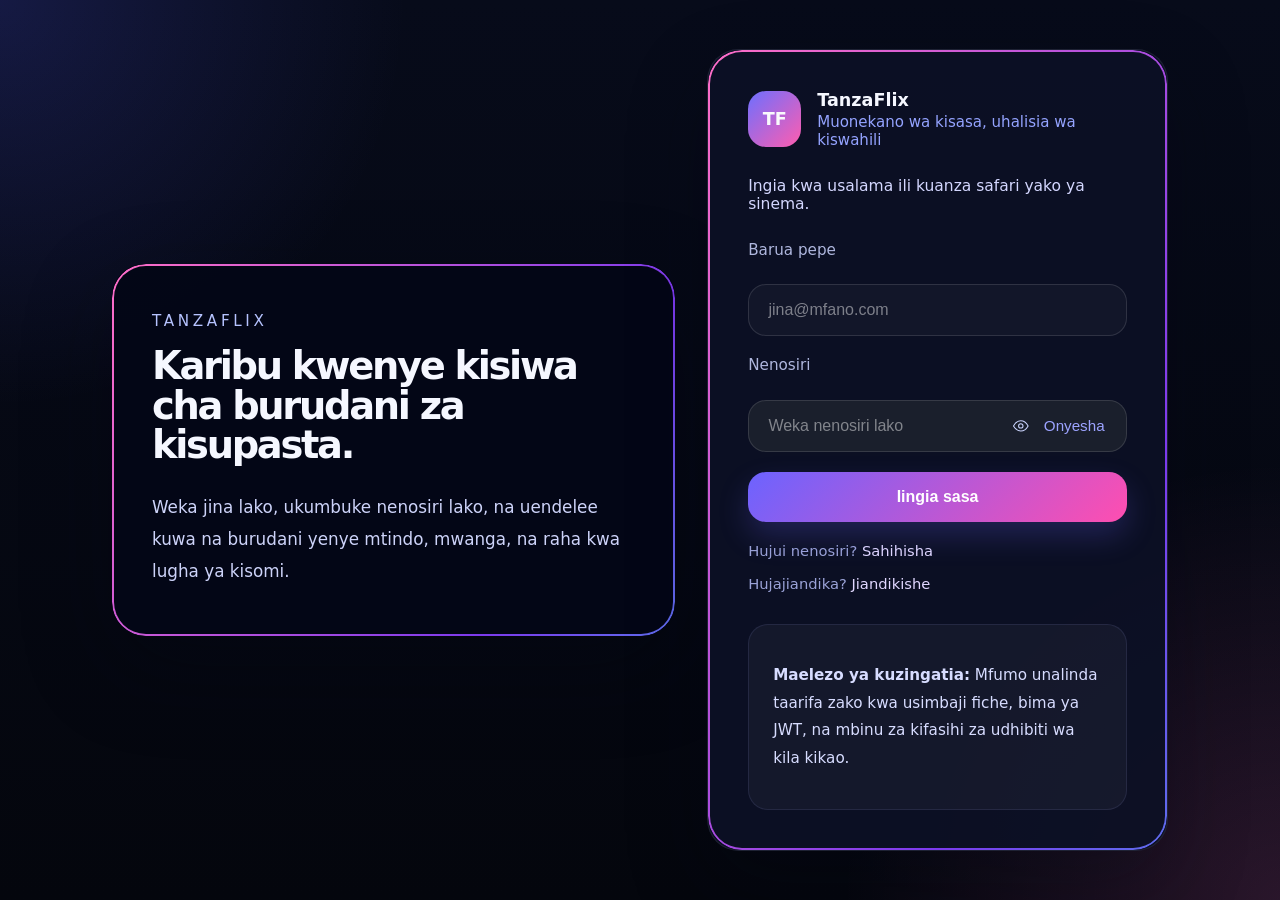
==== index.html @ 29327f51 "Initial Commit" ====
<!DOCTYPE html>
<html lang="sw">
<head>
  <meta charset="UTF-8" />
  <meta name="viewport" content="width=device-width, initial-scale=1.0" />
  <title>TanzaFlix | Ingia</title>
  <link rel="stylesheet" href="css/styles.css" />
</head>
<body>
  <div class="page-shell">
    <div class="hero-panel">
      <div class="hero-text">
        <p class="eyebrow">TanzaFlix</p>
        <h1>Karibu kwenye kisiwa cha burudani za kisupasta.</h1>
        <p class="hero-copy">
          Weka jina lako, ukumbuke nenosiri lako, na uendelee kuwa na burudani yenye mtindo, mwanga,
          na raha kwa lugha ya kisomi.
        </p>
      </div>
      <div class="login-card">
        <div class="brand-box">
          <span class="brand-mark">TF</span>
          <div>
            <p class="brand-name">TanzaFlix</p>
            <p class="brand-tag">Muonekano wa kisasa, uhalisia wa kiswahili</p>
          </div>
        </div>

        <form id="loginForm" class="login-form" novalidate>
          <p class="form-intro">Ingia kwa usalama ili kuanza safari yako ya sinema.</p>

          <label class="field-label" for="email">Barua pepe</label>
          <input id="email" name="email" type="email" placeholder="jina@mfano.com" required />

          <label class="field-label" for="password">Nenosiri</label>
          <div class="password-group">
            <input id="password" name="password" type="password" placeholder="Weka nenosiri lako" required />
            <button type="button" class="visibility-toggle" aria-label="Onyesha nenosiri" aria-pressed="false">
              <span class="vis-icon">
                <span class="icon-open" aria-hidden="true">
                  <svg viewBox="0 0 24 24" fill="none" xmlns="http://www.w3.org/2000/svg"><path d="M2 12s4-7 10-7 10 7 10 7-4 7-10 7-10-7-10-7z" stroke="currentColor" stroke-width="1.4" stroke-linecap="round" stroke-linejoin="round"/><circle cx="12" cy="12" r="3" stroke="currentColor" stroke-width="1.4" stroke-linecap="round" stroke-linejoin="round"/></svg>
                </span>
                <span class="icon-closed" aria-hidden="true">
                  <svg viewBox="0 0 24 24" fill="none" xmlns="http://www.w3.org/2000/svg"><path d="M17.94 17.94A10.94 10.94 0 0 1 12 19c-6 0-10-7-10-7 .86-1.6 2.08-3.17 3.62-4.5M3 3l18 18" stroke="currentColor" stroke-width="1.4" stroke-linecap="round" stroke-linejoin="round"/><path d="M9.88 9.88A3 3 0 0 0 14.12 14.12" stroke="currentColor" stroke-width="1.4" stroke-linecap="round" stroke-linejoin="round"/></svg>
                </span>
              </span>
              <span class="vis-label">Onyesha</span>
            </button>
          </div>

          <button type="submit" class="submit-btn">Iingia sasa</button>

          <div class="form-meta">
            <span>Hujui nenosiri? <a href="#">Sahihisha</a></span>
            <span>Hujajiandika? <a href="register.html">Jiandikishe</a></span>
          </div>
        </form>

        <div class="login-notes">
          <p><strong>Maelezo ya kuzingatia:</strong> Mfumo unalinda taarifa zako kwa usimbaji fiche, bima ya JWT, na mbinu za kifasihi za udhibiti wa kila kikao.</p>
        </div>
      </div>
    </div>
  </div>

  <script src="js/scripts.js"></script>
</body>
</html>
---- css/styles.css ----
:root {
  color-scheme: dark;
  font-family: "Inter", system-ui, sans-serif;
  background: #050814;
  color: #f5f7ff;
  font-synthesis: none;
}

* {
  box-sizing: border-box;
}

body,
html {
  min-height: 100%;
  margin: 0;
  padding: 0;
}

body {
  background: radial-gradient(circle at top left, rgba(87, 93, 255, 0.18), transparent 26%),
    radial-gradient(circle at bottom right, rgba(255, 112, 212, 0.15), transparent 28%),
    linear-gradient(180deg, #070b1a 0%, #04060d 100%);
  display: grid;
  place-items: center;
  min-height: 100vh;
}

.page-shell {
  width: min(1120px, 92vw);
  padding: 2rem;
}

.hero-panel {
  display: grid;
  grid-template-columns: 1.1fr 0.9fr;
  gap: 2rem;
  align-items: center;
}

.hero-panel.register-panel {
  position: relative;
  overflow: visible;
}

.cinema-anim {
  position: absolute;
  inset: 0;
  z-index: 0;
  pointer-events: none;
}

.film-strip {
  position: absolute;
  display: inline-flex;
  gap: 1rem;
  align-items: center;
  white-space: nowrap;
  padding: 0.6rem 0;
}

.film-strip span {
  display: inline-flex;
  align-items: center;
  justify-content: center;
  min-width: 14rem;
  padding: 1rem 1.35rem;
  border-radius: 22px;
  background: linear-gradient(135deg, #7c3aed, #14b8a6, #f97316, #ec4899);
  background-size: 300% 300%;
  animation: rainbowGlow 8s ease infinite;
  border: 1px solid rgba(255, 255, 255, 0.16);
  color: #eff2ff;
  font-size: 0.95rem;
  text-transform: uppercase;
  letter-spacing: 0.08em;
  box-shadow: 0 18px 42px rgba(0, 0, 0, 0.24);
  text-shadow: 0 0 12px rgba(255, 255, 255, 0.25);
}

@keyframes rainbowGlow {
  0% {
    background-position: 0% 50%;
  }
  50% {
    background-position: 100% 50%;
  }
  100% {
    background-position: 0% 50%;
  }
}

.film-strip-1 {
  top: 12%;
  left: -100%;
  animation: slideRight 22s linear infinite;
}

.film-strip-2 {
  top: 45%;
  left: 100%;
  animation: slideLeft 26s linear infinite;
}

.film-strip-3 {
  top: 78%;
  left: -100%;
  animation: slideRight 20s linear infinite;
}

@keyframes slideRight {
  from {
    transform: translateX(0);
  }
  to {
    transform: translateX(220%);
  }
}

@keyframes slideLeft {
  from {
    transform: translateX(0);
  }
  to {
    transform: translateX(-220%);
  }
}

.hero-text,
.login-card {
  position: relative;
  z-index: 1;
  overflow: hidden;
}

.hero-text::before,
.login-card::before {
  content: '';
  position: absolute;
  inset: 0;
  border-radius: 34px;
  padding: 2px;
  background: linear-gradient(120deg, #ff6ec7, #7c3aed, #22d3ee, #f59e0b, #ec4899);
  background-size: 300% 300%;
  animation: borderShift 6s linear infinite;
  -webkit-mask: linear-gradient(#fff 0 0) content-box, linear-gradient(#fff 0 0);
  -webkit-mask-composite: xor;
  mask: linear-gradient(#fff 0 0) content-box, linear-gradient(#fff 0 0);
  mask-composite: exclude;
  pointer-events: none;
  z-index: -1;
}

.hero-text {
  padding: 3rem 2.5rem;
  border-radius: 32px;
  background: rgba(4, 7, 22, 0.96);
  box-shadow: 0 30px 90px rgba(1, 7, 20, 0.28);
}

.login-card {
  padding: 2.5rem;
  border-radius: 32px;
  background: rgba(10, 15, 35, 0.94);
  box-shadow: 0 32px 90px rgba(1, 7, 20, 0.32);
}

.hero-text .eyebrow,
.login-card .eyebrow {
  margin: 0 0 1rem;
  font-size: 0.95rem;
  letter-spacing: 0.24em;
  text-transform: uppercase;
  color: #b6c3ff;
}

@keyframes borderShift {
  0% {
    background-position: 0% 50%;
  }
  50% {
    background-position: 100% 50%;
  }
  100% {
    background-position: 0% 50%;
  }
}

h1 {
  margin: 0;
  font-size: clamp(2.4rem, 3vw, 4rem);
  line-height: 1.02;
  letter-spacing: -0.06em;
}

#moviesTitle {
  text-transform: uppercase;
  letter-spacing: 0.02em;
  font-weight: 800;
  color: #ffffff;
  max-width: 13ch;
}

.hero-copy {
  margin: 1.75rem 0 0;
  max-width: 45rem;
  line-height: 1.9;
  color: #cdd3f9;
  font-size: 1.05rem;
}

.login-card {
  padding: 2.5rem;
  border-radius: 32px;
  background: rgba(12, 17, 37, 0.92);
  box-shadow: 0 32px 80px rgba(1, 7, 20, 0.28);
  border: 1px solid rgba(255, 255, 255, 0.08);
}

.brand-box {
  display: flex;
  align-items: center;
  gap: 1rem;
  margin-bottom: 1.75rem;
}

.brand-mark {
  width: 3.5rem;
  height: 3.5rem;
  display: grid;
  place-items: center;
  color: #f9fafc;
  background: linear-gradient(135deg, #6d6fff, #ff5daf);
  border-radius: 18px;
  font-weight: 800;
  font-size: 1.1rem;
}

.brand-name {
  margin: 0;
  font-size: 1.1rem;
  font-weight: 700;
}

.brand-tag {
  margin: 0.2rem 0 0;
  color: #94a3ff;
  font-size: 0.94rem;
}

.login-form {
  display: grid;
  gap: 1.25rem;
}

.form-intro {
  margin: 0 0 0.5rem;
  color: #d4d7ff;
  font-size: 0.97rem;
}

.field-label {
  display: block;
  margin-bottom: 0.35rem;
  font-size: 0.95rem;
  color: #afb7de;
}

input,
select {
  width: 100%;
  border: 1px solid rgba(255, 255, 255, 0.12);
  border-radius: 18px;
  padding: 1rem 1.2rem;
  background: rgba(255, 255, 255, 0.03);
  color: #eef2ff;
  font-size: 1rem;
  outline: none;
}

input:focus,
select:focus {
  border-color: rgba(109, 99, 255, 0.65);
  box-shadow: 0 0 0 4px rgba(109, 99, 255, 0.12),
    0 0 24px rgba(148, 163, 255, 0.22);
}

input::placeholder {
  color: rgba(255, 255, 255, 0.45);
}

/* Enhanced select styling: visible, attractive and with arrow */
select {
  -webkit-appearance: none;
  appearance: none;
  background-repeat: no-repeat;
  background-position: right 1rem center;
  padding-right: 2.6rem;
  z-index: 3;
  color: #eef2ff;
  background-color: transparent;
  border-radius: 14px;
  border: 1px solid rgba(255,255,255,0.06);
  background-image: url("data:image/svg+xml;utf8,<svg xmlns='http://www.w3.org/2000/svg' width='14' height='10' viewBox='0 0 14 10'><polyline points='1,1 7,7 13,1' stroke='%23ffffff' stroke-width='2' fill='none' stroke-linecap='round' stroke-linejoin='round'/></svg>");
}

select:focus {
  box-shadow: 0 0 0 6px rgba(109,99,255,0.10), 0 0 28px rgba(109,99,255,0.18);
  border-color: rgba(109,99,255,0.8);
  outline: none;
}

/* Make sure dropdown options are not clipped by parent */
select, select option {
  position: relative;
}

input:focus,
button:focus {
  outline: 2px solid rgba(109, 111, 255, 0.26);
  outline-offset: 2px;
}

.password-group {
  position: relative;
}

.visibility-toggle {
  position: absolute;
  right: 0.8rem;
  top: 50%;
  transform: translateY(-50%);
  border: none;
  background: transparent;
  color: #9ca3ff;
  font-size: 0.95rem;
  cursor: pointer;
  padding: 0.4rem 0.6rem;
}

.visibility-toggle .vis-icon {
  width: 1.1rem;
  height: 1.1rem;
  display: inline-block;
  vertical-align: middle;
  margin-right: 0.5rem;
  color: #cbd5ff;
}

.visibility-toggle svg { width: 1.1rem; height: 1.1rem; display: block; }

.visibility-toggle .vis-label { font-size: 0.95rem; color: #9ca3ff; }

.visibility-toggle[aria-pressed="true"] .vis-label { color: #7c5cff; }
.visibility-toggle:focus { outline: none; }

/* Icon swap animation: keep both SVGs in DOM and fade/scale between them */
.vis-icon { display: inline-flex; align-items: center; justify-content: center; }
.vis-icon .icon-open,
.vis-icon .icon-closed {
  display: inline-flex;
  align-items: center;
  justify-content: center;
  transition: opacity 180ms ease, transform 180ms ease;
}
.vis-icon .icon-closed { opacity: 0; transform: scale(0.88); }
.visibility-toggle.active .vis-icon .icon-open { opacity: 0; transform: scale(0.88); }
.visibility-toggle.active .vis-icon .icon-closed { opacity: 1; transform: scale(1); }

/* Small hover/press animation and pulse for affordance */
.visibility-toggle {
  display: inline-flex;
  align-items: center;
  gap: 0.4rem;
  padding: 0.32rem 0.6rem;
  border-radius: 12px;
  transition: transform 150ms ease, box-shadow 150ms ease, background-color 150ms ease;
}
.visibility-toggle:hover {
  transform: translateY(-2px) scale(1.02);
  box-shadow: 0 8px 20px rgba(109,99,255,0.12);
}
.visibility-toggle:active {
  transform: translateY(0) scale(0.99);
}

@keyframes visPulse {
  0% { box-shadow: 0 0 0 0 rgba(124,58,237,0.18); }
  70% { box-shadow: 0 0 0 8px rgba(124,58,237,0); }
  100% { box-shadow: 0 0 0 0 rgba(124,58,237,0); }
}
.visibility-toggle.pulse {
  animation: visPulse 900ms ease-out;
}

/* Ensure icon colors and smooth transitions */
.visibility-toggle .vis-icon svg { color: #cbd5ff; transition: color 150ms ease; }
.visibility-toggle.active .vis-icon svg { color: #7c5cff; }

.password-guidance {
  margin: 0 0 0.5rem;
  color: #bac4ff;
  font-size: 0.92rem;
  line-height: 1.6;
}

.submit-btn {
  width: 100%;
  border: none;
  border-radius: 18px;
  padding: 1rem 1.1rem;
  background: linear-gradient(135deg, #6c63ff, #ff4eb0);
  color: #fff;
  font-weight: 700;
  font-size: 1rem;
  cursor: pointer;
  transition: transform 180ms ease, box-shadow 180ms ease;
  box-shadow: 0 14px 30px rgba(108, 99, 255, 0.22);
  position: relative;
}

.submit-btn:hover {
  transform: translateY(-1px);
  box-shadow: 0 20px 44px rgba(108, 99, 255, 0.32),
    0 0 26px rgba(255, 78, 176, 0.24);
  filter: brightness(1.05);
}

.submit-btn:focus {
  box-shadow: 0 20px 44px rgba(108, 99, 255, 0.32),
    0 0 28px rgba(255, 78, 176, 0.3);
}

.submit-btn::before {
  content: '';
  position: absolute;
  inset: 0;
  border-radius: 18px;
  background: linear-gradient(135deg, rgba(255, 78, 176, 0.35), rgba(108, 99, 255, 0.35), rgba(250, 204, 21, 0.3));
  opacity: 0;
  transition: opacity 180ms ease;
}

.submit-btn:hover::before {
  opacity: 1;
}

.form-meta {
  display: flex;
  justify-content: space-between;
  gap: 1rem;
  flex-wrap: wrap;
  font-size: 0.92rem;
  color: #9aa2d7;
}

.form-meta a {
  color: #e0d7ff;
  text-decoration: none;
}

.form-meta a:hover {
  text-decoration: underline;
}

.nested-field {
  display: grid;
  gap: 0.6rem;
}

.hidden {
  display: none !important;
}

.optional-badge {
  color: #94a3ff;
  font-size: 0.86rem;
  margin-left: 0.4rem;
}

.photo-preview {
  width: 100%;
  min-height: 10rem;
  border-radius: 18px;
  overflow: hidden;
  border: 1px solid rgba(255, 255, 255, 0.12);
  background: rgba(255, 255, 255, 0.04);
  display: grid;
  place-items: center;
}

.photo-preview img {
  width: 100%;
  max-height: 14rem;
  object-fit: cover;
}

.login-notes {
  margin-top: 2rem;
  padding: 1.4rem 1.5rem;
  border-radius: 20px;
  background: rgba(255, 255, 255, 0.04);
  border: 1px solid rgba(159, 168, 255, 0.11);
  color: #d7dcff;
  font-size: 0.95rem;
  line-height: 1.8;
}

@media (max-width: 900px) {
  .hero-panel {
    grid-template-columns: 1fr;
  }

  .hero-text,
  .login-card {
    padding: 2rem;
  }
}

@media (max-width: 620px) {
  .hero-panel {
    gap: 1.2rem;
  }

  .hero-text,
  .login-card {
    border-radius: 24px;
  }

  .brand-box {
    flex-direction: column;
    align-items: flex-start;
  }
}

.dashboard-shell {
  padding: 3rem 1.5rem;
}

.dash-header {
  display: flex;
  justify-content: space-between;
  align-items: flex-start;
  gap: 2rem;
  padding: 3rem;
  margin-bottom: 2rem;
  border-radius: 32px;
  background: rgba(255, 255, 255, 0.04);
  border: 1px solid rgba(255, 255, 255, 0.08);
  backdrop-filter: blur(18px);
}

.dashboard-title {
  font-size: clamp(2.2rem, 3vw, 3.6rem);
  margin: 0.3rem 0 0.8rem;
}

.dash-nav {
  display: flex;
  flex-wrap: wrap;
  gap: 1rem;
  align-items: center;
}

.dash-nav a {
  color: #fff;
  text-decoration: none;
  padding: 0.95rem 1.35rem;
  border-radius: 18px;
  background: linear-gradient(135deg, rgba(59, 130, 246, 0.24), rgba(168, 85, 247, 0.20), rgba(16, 185, 129, 0.18));
  border: 1px solid rgba(255, 255, 255, 0.18);
  font-weight: 700;
  box-shadow: 0 14px 30px rgba(56, 189, 248, 0.2);
  position: relative;
  overflow: hidden;
  transition: transform 220ms ease, box-shadow 220ms ease, background-position 220ms ease, color 220ms ease;
  background-size: 240% 240%;
}

.dash-nav a::before {
  content: '';
  position: absolute;
  inset: 0;
  background: linear-gradient(90deg, rgba(236, 72, 153, 0.22), rgba(59, 130, 246, 0.22), rgba(16, 185, 129, 0.22));
  opacity: 0.52;
  pointer-events: none;
  filter: blur(10px);
  transform: scale(1.08);
}

.dash-nav a:hover,
.dash-nav a:focus-visible {
  transform: translateY(-2px);
  box-shadow: 0 18px 34px rgba(59, 130, 246, 0.18);
  background-position: 100% 50%;
}

.dash-nav a:active {
  transform: translateY(0);
}

.dash-grid {
  display: grid;
  grid-template-columns: repeat(2, minmax(0, 1fr));
  gap: 1.6rem;
  margin-bottom: 2rem;
}

.user-list-section {
  margin-bottom: 2rem;
}

.user-list-header {
  display: flex;
  flex-wrap: wrap;
  justify-content: space-between;
  gap: 0.5rem;
  align-items: flex-end;
  margin-bottom: 1rem;
}

.user-list-header h2 {
  margin: 0;
  font-size: clamp(1.5rem, 2vw, 2rem);
}

.user-list-header p {
  margin: 0;
  color: #d8e3ff;
  opacity: 0.85;
}

.user-list-card {
  overflow-x: auto;
  border-radius: 28px;
  padding: 1.2rem;
  background: rgba(255, 255, 255, 0.04);
  border: 1px solid rgba(255, 255, 255, 0.08);
  backdrop-filter: blur(16px);
}

.user-table {
  width: 100%;
  border-collapse: collapse;
  min-width: 860px;
}

.user-table th,
.user-table td {
  padding: 1rem 0.9rem;
  text-align: left;
  border-bottom: 1px solid rgba(255, 255, 255, 0.08);
  color: #edf2ff;
  font-size: 0.95rem;
}

.user-table thead th {
  text-transform: uppercase;
  letter-spacing: 0.08em;
  font-weight: 700;
  color: #a5b4fc;
}

.user-table tbody tr:hover {
  background: rgba(255, 255, 255, 0.04);
}

.user-table td {
  color: #f8fbff;
}

.empty-state {
  color: #cbd5e1;
  text-align: center;
  padding: 1.5rem;
}

/* Choice panel: two animated option cards (do not remove existing dashboard text) */
.choice-panel {
  display: flex;
  gap: 1rem;
  margin: 1.2rem 0 1.8rem;
  align-items: stretch;
}

.choice-card {
  display: flex;
  align-items: center;
  padding: 1.2rem 1.6rem;
  border-radius: 20px;
  color: #fff;
  text-decoration: none;
  position: relative;
  overflow: hidden;
  min-height: 96px;
}

.choice-card .choice-content h2,
.choice-card .choice-content h3 {
  margin: 0 0 0.35rem;
}

.choice-card .choice-content p {
  margin: 0;
  opacity: 0.95;
}

.movies-page .dash-header {
  background: linear-gradient(135deg, rgba(27, 16, 76, 0.95), rgba(3, 18, 46, 0.92));
}

.movies-hero {
  margin-bottom: 2rem;
  padding: 1.8rem 1.6rem;
  border-radius: 30px;
  background: linear-gradient(135deg, rgba(24, 17, 61, 0.96), rgba(79, 70, 229, 0.14));
  border: 1px solid rgba(255, 255, 255, 0.1);
  box-shadow: 0 28px 70px rgba(20, 25, 60, 0.25);
}

.movies-hero-title {
  margin: 0.8rem 0 0.75rem;
  font-size: clamp(1.9rem, 3vw, 2.8rem);
  line-height: 1.05;
  color: #f8fbff;
}

.movies-hero-copy {
  margin: 0;
  color: #d6dbff;
  max-width: 58rem;
  line-height: 1.8;
}

.category-filters {
  display: flex;
  flex-direction: column;
  gap: 1rem;
  margin-bottom: 1.8rem;
  padding: 1.3rem 1.3rem 1.1rem;
  border-radius: 28px;
  background: linear-gradient(180deg, rgba(6, 11, 25, 0.98), rgba(17, 24, 39, 0.88));
  border: 1px solid rgba(41, 128, 185, 0.12);
  box-shadow: 0 24px 60px rgba(0, 0, 0, 0.28);
}

.category-filter-header {
  display: flex;
  flex-direction: column;
  align-items: center;
  justify-content: center;
  gap: 0.5rem;
  text-align: center;
}

.category-hint {
  margin: 0;
  color: #d1e9ff;
  font-size: 1rem;
  font-weight: 700;
}

.category-arrow {
  display: inline-flex;
  align-items: center;
  justify-content: center;
  width: 4.2rem;
  height: 4.2rem;
  border-radius: 999px;
  font-size: 3.2rem;
  color: #ffffff;
  background: radial-gradient(circle at center, rgba(16, 255, 148, 0.28), rgba(139, 92, 230, 0.18), rgba(251, 146, 60, 0.16));
  box-shadow: 0 0 24px rgba(0, 255, 153, 0.75), 0 0 48px rgba(139, 92, 230, 0.45), 0 0 70px rgba(251, 146, 60, 0.28);
  text-shadow: 0 0 28px rgba(255, 255, 255, 0.95), 0 0 40px rgba(139, 92, 230, 0.75);
  animation: pulseArrow 1.4s ease-in-out infinite, neonShift 4.2s ease-in-out infinite;
  margin-top: 4.5rem;
}

.category-filter-chips {
  display: flex;
  flex-wrap: wrap;
  gap: 0.9rem;
  margin-top: 4.5rem;
}

@keyframes neonShift {
  0%, 100% {
    color: #0fff99;
    box-shadow: 0 0 24px rgba(0, 255, 153, 0.75), 0 0 48px rgba(124, 58, 237, 0.35), 0 0 70px rgba(251, 146, 60, 0.20);
    background: radial-gradient(circle at center, rgba(0, 255, 153, 0.35), rgba(124, 58, 237, 0.10), rgba(251, 146, 60, 0.08));
  }
  33% {
    color: #8b5cf6;
    box-shadow: 0 0 24px rgba(139, 92, 230, 0.75), 0 0 48px rgba(16, 255, 153, 0.28), 0 0 70px rgba(251, 146, 60, 0.18);
    background: radial-gradient(circle at center, rgba(139, 92, 230, 0.35), rgba(16, 255, 153, 0.12), rgba(251, 146, 60, 0.08));
  }
  66% {
    color: #fb923c;
    box-shadow: 0 0 24px rgba(251, 146, 60, 0.75), 0 0 48px rgba(139, 92, 230, 0.30), 0 0 70px rgba(0, 255, 153, 0.20);
    background: radial-gradient(circle at center, rgba(251, 146, 60, 0.35), rgba(139, 92, 230, 0.10), rgba(0, 255, 153, 0.08));
  }
}

.category-filter-link {
  display: inline-flex;
  align-items: center;
  justify-content: center;
  padding: 0.9rem 1.25rem;
  border-radius: 999px;
  background: linear-gradient(135deg, #0fff99, #8b5cf6, #fb8c00);
  background-size: 280% 280%;
  color: #ffffff;
  font-size: 0.96rem;
  font-weight: 700;
  border: 1px solid rgba(255, 255, 255, 0.18);
  text-decoration: none;
  box-shadow: 0 18px 46px rgba(0, 255, 162, 0.18), 0 0 24px rgba(139, 92, 230, 0.15);
  transition: transform 180ms ease, background-position 4s ease, box-shadow 180ms ease;
  animation: glowingGradient 4.5s ease infinite;
}

.category-filter-link:hover,
.category-filter-link:focus-visible {
  transform: translateY(-2px);
  box-shadow: 0 26px 64px rgba(0, 255, 162, 0.24), 0 0 28px rgba(251, 140, 0, 0.22);
  background-position: 100% 50%;
}

@keyframes pulseArrow {
  0%, 100% { transform: translateY(0); opacity: 1; }
  50% { transform: translateY(4px); opacity: 0.85; }
}

@keyframes glowingGradient {
  0% { background-position: 0% 50%; }
  50% { background-position: 100% 50%; }
  100% { background-position: 0% 50%; }
}

.choice-primary {
  flex: 1.6;
  background: linear-gradient(90deg, #ff6ec7, #7c3aed, #21d4fd, #f59e0b);
  background-size: 300% 300%;
  box-shadow: 0 18px 48px rgba(124, 58, 237, 0.18);
  animation: gradientShift 6s ease infinite;
  border: 1px solid rgba(255,255,255,0.06);
}

.choice-secondary {
  flex: 1;
  background: linear-gradient(90deg, #45b4ff, #9d4edd, #ff74c1);
  background-size: 300% 300%;
  box-shadow: 0 14px 40px rgba(69, 180, 255, 0.12);
  animation: gradientShift 8s ease infinite reverse;
  border: 1px solid rgba(255,255,255,0.05);
}

@keyframes gradientShift {
  0% { background-position: 0% 50%; }
  50% { background-position: 100% 50%; }
  100% { background-position: 0% 50%; }
}

/* Small hover/tap emphasis without changing dashboard copy */
.choice-card:hover {
  transform: translateY(-6px);
  box-shadow: 0 28px 64px rgba(0,0,0,0.28);
}

@media (max-width: 900px) {
  .choice-panel {
    flex-direction: column;
  }
}

/* Entrance animations for choice cards */
.enter-zoom {
  animation: enterZoom 800ms cubic-bezier(.2,.9,.3,1) both;
}

.enter-slide {
  animation: enterSlide 900ms cubic-bezier(.2,.9,.3,1) both;
}

@keyframes enterZoom {
  0% { transform: scale(0.6); opacity: 0; filter: blur(6px); }
  60% { transform: scale(1.04); opacity: 1; filter: blur(0); }
  100% { transform: scale(1); opacity: 1; }
}

@keyframes enterSlide {
  0% { transform: translateX(40px) scale(0.96); opacity: 0; }
  60% { transform: translateX(-6px) scale(1.02); opacity: 1; }
  100% { transform: translateX(0) scale(1); opacity: 1; }
}

/* click feedback badge */
.choice-badge {
  position: absolute;
  top: 10px;
  right: 12px;
  background: rgba(0,0,0,0.28);
  padding: 0.25rem 0.6rem;
  border-radius: 999px;
  font-size: 0.85rem;
  color: #fff;
  border: 1px solid rgba(255,255,255,0.08);
}

.choice-card.clicked {
  transform: scale(0.98);
  box-shadow: 0 10px 28px rgba(0,0,0,0.28) inset;
}

.dash-card {
  padding: 2rem;
  border-radius: 30px;
  background: rgba(255, 255, 255, 0.03);
  border: 1px solid rgba(255, 255, 255, 0.08);
  transition: transform 220ms ease, box-shadow 220ms ease, border-color 220ms ease;
}

.dash-card:hover {
  transform: translateY(-8px) scale(1.01);
  border-color: rgba(255, 255, 255, 0.16);
  box-shadow: 0 22px 56px rgba(0, 0, 0, 0.32);
}

/* Force password input text visibility and darker background for readability */
.password-group input {
  color: #ffffff !important;
  background-color: #1a1f2c !important;
}

.highlight-card {
  background: linear-gradient(135deg, rgba(109, 99, 255, 0.22), rgba(255, 78, 176, 0.18));
}

.card-label {
  margin: 0 0 0.75rem;
  color: #d4d7ff;
  text-transform: uppercase;
  letter-spacing: 0.18em;
  font-size: 0.82rem;
}

.dash-card h2 {
  margin: 0 0 1rem;
  font-size: 1.7rem;
}

.feature-list {
  margin: 0;
  padding-left: 1.2rem;
  color: #d3d7ff;
  line-height: 1.9;
}

.feature-list li {
  margin-bottom: 0.7rem;
}

.action-panel {
  display: grid;
  grid-template-columns: 1.3fr 0.95fr;
  gap: 1.5rem;
}

.action-card {
  padding: 2rem;
  border-radius: 30px;
  background: rgba(255, 255, 255, 0.04);
  border: 1px solid rgba(255, 255, 255, 0.08);
}

.secondary-card {
  background: linear-gradient(180deg, rgba(20, 27, 63, 0.97), rgba(34, 44, 92, 0.92));
}

.action-card h3 {
  margin: 0 0 1rem;
}

@media (max-width: 900px) {
  .dash-header,
  .dash-grid,
  .action-panel {
    grid-template-columns: 1fr;
  }

  .dash-header {
    padding: 2.2rem;
  }
}

@media (max-width: 720px) {
  .dash-header {
    flex-direction: column;
    align-items: stretch;
  }
}

.continue-watching {
  margin: 1.8rem 0 2rem;
  padding: 1.2rem 1.2rem 1.3rem;
  border-radius: 24px;
  background: linear-gradient(135deg, rgba(18, 24, 52, 0.95), rgba(38, 48, 89, 0.88));
  border: 1px solid rgba(255,255,255,0.08);
  box-shadow: 0 20px 48px rgba(0, 0, 0, 0.24);
}

.continue-watching h3 {
  margin: 0 0 0.8rem;
  font-size: 1.05rem;
  color: #f8fbff;
}

.continue-row {
  display: grid;
  grid-template-columns: repeat(auto-fit, minmax(180px, 1fr));
  gap: 12px;
}

.continue-card {
  padding: 12px;
  border-radius: 14px;
  background: rgba(255,255,255,0.06);
  border: 1px solid rgba(255,255,255,0.08);
}

.continue-card strong {
  display: block;
  margin-top: 8px;
  color: #fff;
}

.continue-card span {
  color: #cbd5e1;
  font-size: 0.85rem;
}

  .dash-nav {
    justify-content: flex-start;
  }
}
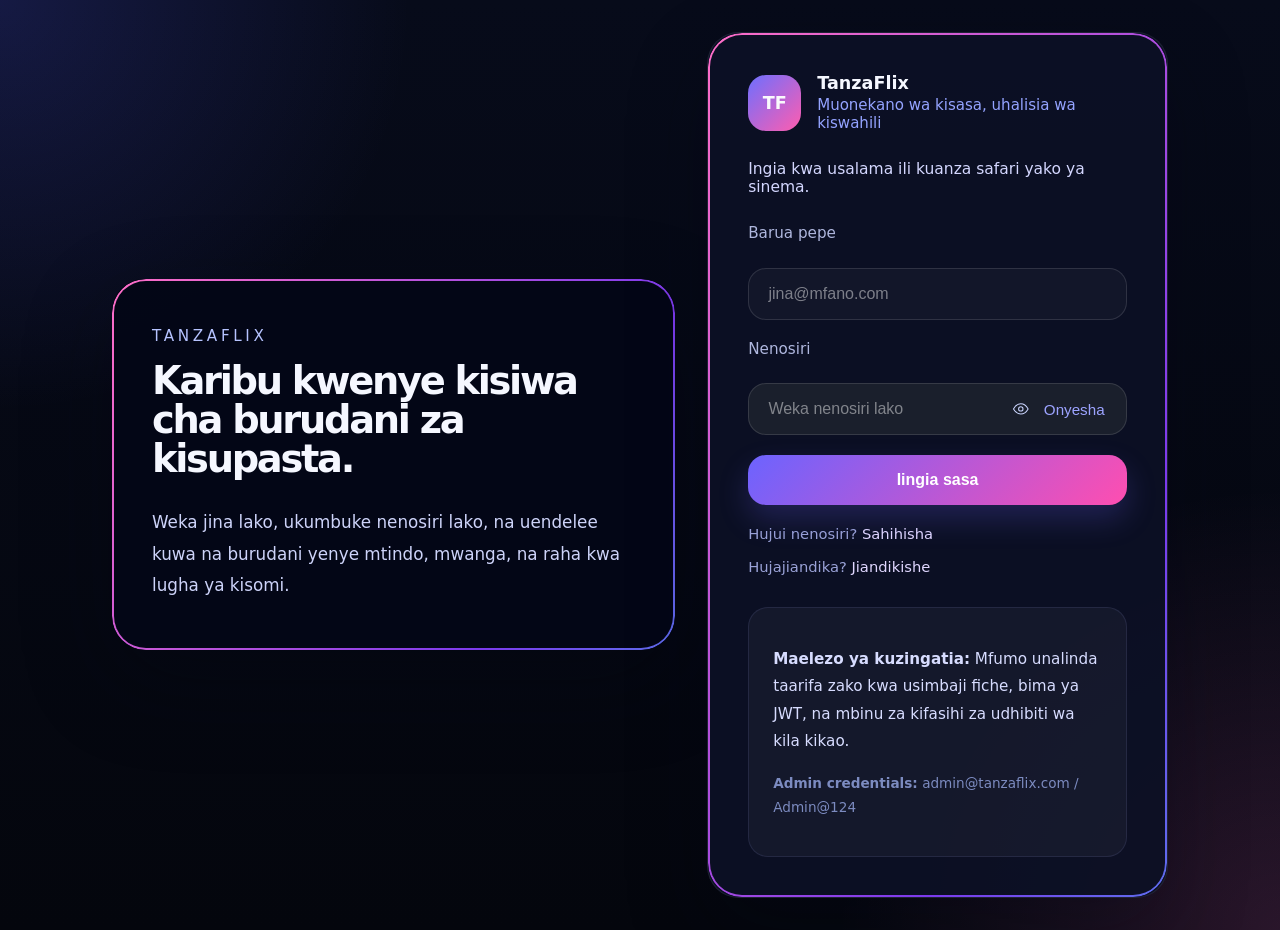
==== commit cad2c49e: "Added admin panel" ====
--- a/index.html
+++ b/index.html
@@ -58,6 +58,9 @@
 
         <div class="login-notes">
           <p><strong>Maelezo ya kuzingatia:</strong> Mfumo unalinda taarifa zako kwa usimbaji fiche, bima ya JWT, na mbinu za kifasihi za udhibiti wa kila kikao.</p>
+          <p style="margin-top: 0.5rem; font-size: 0.85rem; color: #7c8bc0;">
+            <strong>Admin credentials:</strong> admin@tanzaflix.com / Admin@124
+          </p>
         </div>
       </div>
     </div>
@@ -65,4 +68,4 @@
 
   <script src="js/scripts.js"></script>
 </body>
-</html>
+</html>
--- a/css/styles.css
+++ b/css/styles.css
@@ -289,7 +289,6 @@
   color: rgba(255, 255, 255, 0.45);
 }
 
-/* Enhanced select styling: visible, attractive and with arrow */
 select {
   -webkit-appearance: none;
   appearance: none;
@@ -310,11 +309,6 @@
   outline: none;
 }
 
-/* Make sure dropdown options are not clipped by parent */
-select, select option {
-  position: relative;
-}
-
 input:focus,
 button:focus {
   outline: 2px solid rgba(109, 111, 255, 0.26);
@@ -354,7 +348,6 @@
 .visibility-toggle[aria-pressed="true"] .vis-label { color: #7c5cff; }
 .visibility-toggle:focus { outline: none; }
 
-/* Icon swap animation: keep both SVGs in DOM and fade/scale between them */
 .vis-icon { display: inline-flex; align-items: center; justify-content: center; }
 .vis-icon .icon-open,
 .vis-icon .icon-closed {
@@ -367,7 +360,6 @@
 .visibility-toggle.active .vis-icon .icon-open { opacity: 0; transform: scale(0.88); }
 .visibility-toggle.active .vis-icon .icon-closed { opacity: 1; transform: scale(1); }
 
-/* Small hover/press animation and pulse for affordance */
 .visibility-toggle {
   display: inline-flex;
   align-items: center;
@@ -393,7 +385,6 @@
   animation: visPulse 900ms ease-out;
 }
 
-/* Ensure icon colors and smooth transitions */
 .visibility-toggle .vis-icon svg { color: #cbd5ff; transition: color 150ms ease; }
 .visibility-toggle.active .vis-icon svg { color: #7c5cff; }
 
@@ -675,7 +666,6 @@
   padding: 1.5rem;
 }
 
-/* Choice panel: two animated option cards (do not remove existing dashboard text) */
 .choice-panel {
   display: flex;
   gap: 1rem;
@@ -861,7 +851,6 @@
   100% { background-position: 0% 50%; }
 }
 
-/* Small hover/tap emphasis without changing dashboard copy */
 .choice-card:hover {
   transform: translateY(-6px);
   box-shadow: 0 28px 64px rgba(0,0,0,0.28);
@@ -873,7 +862,6 @@
   }
 }
 
-/* Entrance animations for choice cards */
 .enter-zoom {
   animation: enterZoom 800ms cubic-bezier(.2,.9,.3,1) both;
 }
@@ -894,7 +882,6 @@
   100% { transform: translateX(0) scale(1); opacity: 1; }
 }
 
-/* click feedback badge */
 .choice-badge {
   position: absolute;
   top: 10px;
@@ -926,7 +913,6 @@
   box-shadow: 0 22px 56px rgba(0, 0, 0, 0.32);
 }
 
-/* Force password input text visibility and darker background for readability */
 .password-group input {
   color: #ffffff !important;
   background-color: #1a1f2c !important;
@@ -1039,7 +1025,8 @@
   font-size: 0.85rem;
 }
 
+@media (max-width: 900px) {
   .dash-nav {
     justify-content: flex-start;
   }
-}
+}
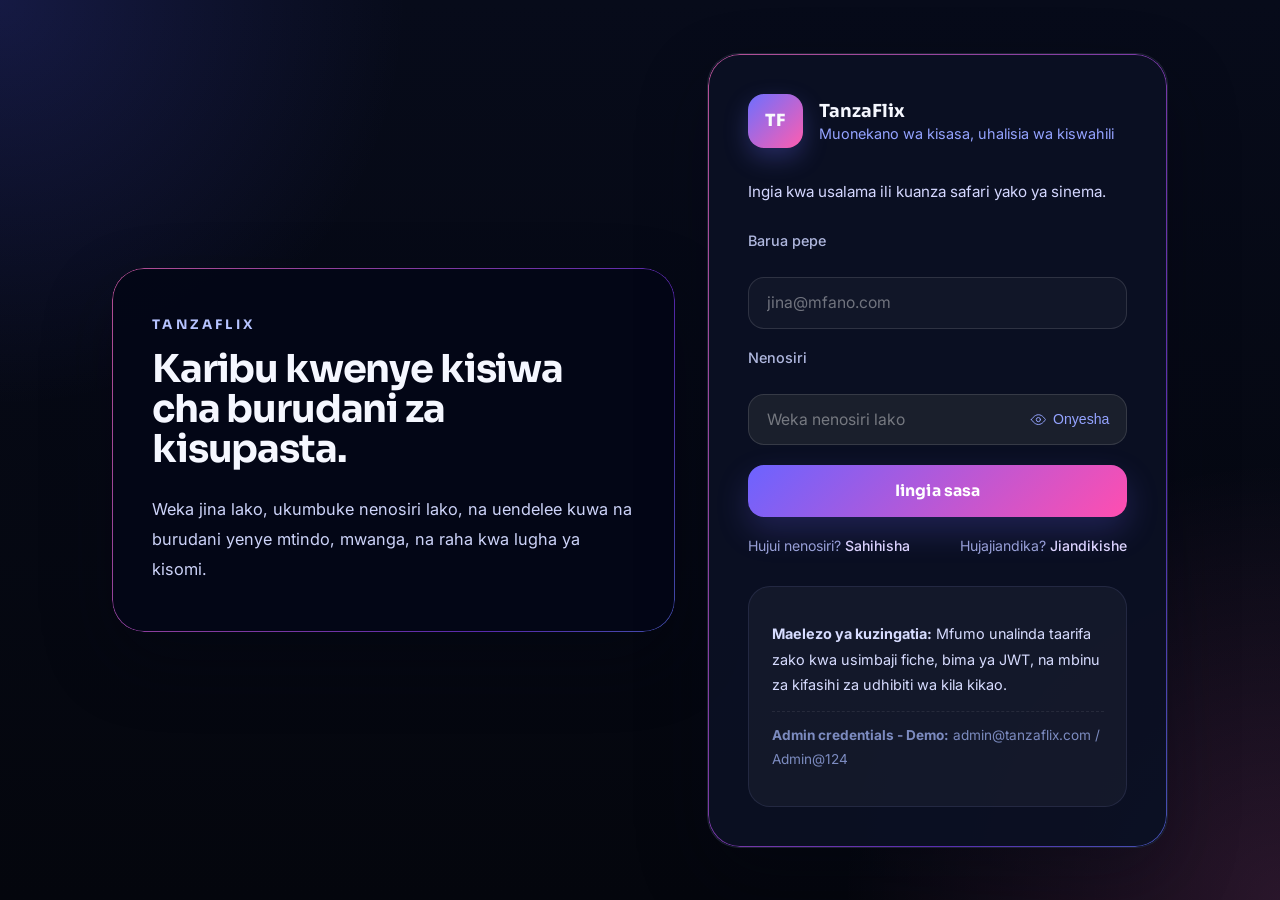
==== commit ea36768c: "Changed some styles" ====
--- a/index.html
+++ b/index.html
@@ -51,16 +51,14 @@
           <button type="submit" class="submit-btn">Iingia sasa</button>
 
           <div class="form-meta">
-            <span>Hujui nenosiri? <a href="#">Sahihisha</a></span>
+            <span>Hujui nenosiri? <a href="forgotPassword.html">Sahihisha</a></span>
             <span>Hujajiandika? <a href="register.html">Jiandikishe</a></span>
           </div>
         </form>
 
         <div class="login-notes">
           <p><strong>Maelezo ya kuzingatia:</strong> Mfumo unalinda taarifa zako kwa usimbaji fiche, bima ya JWT, na mbinu za kifasihi za udhibiti wa kila kikao.</p>
-          <p style="margin-top: 0.5rem; font-size: 0.85rem; color: #7c8bc0;">
-            <strong>Admin credentials:</strong> admin@tanzaflix.com / Admin@124
-          </p>
+          <p class="demo-credentials"><strong>Admin credentials - Demo:</strong> admin@tanzaflix.com / Admin@124</p>
         </div>
       </div>
     </div>
--- a/css/styles.css
+++ b/css/styles.css
@@ -1,9 +1,84 @@
+@import url("https://fonts.googleapis.com/css2?family=Sora:wght@500;600;700;800&family=Inter:wght@400;500;600;700&display=swap");
+
+/* ==========================================================================
+   Design tokens
+   Colors are unchanged from the original palette — only organized here so
+   they're used consistently. Spacing / radius / shadow / motion scales are
+   new and replace the previous one-off values sprinkled through the file.
+   ========================================================================== */
 :root {
   color-scheme: dark;
   font-family: "Inter", system-ui, sans-serif;
   background: #050814;
   color: #f5f7ff;
   font-synthesis: none;
+
+  /* Type */
+  --font-display: "Sora", "Inter", system-ui, sans-serif;
+  --font-body: "Inter", system-ui, sans-serif;
+
+  /* Core palette (verbatim from the original design) */
+  --bg-0: #04060d;
+  --bg-1: #070b1a;
+  --bg-2: #050814;
+  --ink-0: #f5f7ff;
+  --ink-1: #eef2ff;
+  --ink-2: #d4d7ff;
+  --ink-3: #cdd3f9;
+  --ink-4: #b6c3ff;
+  --ink-5: #9aa2d7;
+  --ink-6: #94a3ff;
+  --ink-7: #afb7de;
+  --brand-violet: #6c63ff;
+  --brand-pink: #ff4eb0;
+  --brand-mark-violet: #6d6fff;
+  --brand-mark-pink: #ff5daf;
+  --accent-purple: #7c3aed;
+  --accent-teal: #14b8a6;
+  --accent-orange: #f97316;
+  --accent-magenta: #ec4899;
+  --accent-rose: #ff6ec7;
+  --accent-cyan: #22d3ee;
+  --accent-amber: #f59e0b;
+  --success: #22c55e;
+  --success-light: #4ade80;
+  --danger: #ef4444;
+  --danger-light: #f87171;
+  --line-soft: rgba(255, 255, 255, 0.08);
+  --line-mid: rgba(255, 255, 255, 0.12);
+  --surface-1: rgba(255, 255, 255, 0.03);
+  --surface-2: rgba(255, 255, 255, 0.04);
+  --surface-3: rgba(255, 255, 255, 0.06);
+
+  /* Spacing scale */
+  --space-1: 0.25rem;
+  --space-2: 0.5rem;
+  --space-3: 0.75rem;
+  --space-4: 1rem;
+  --space-5: 1.25rem;
+  --space-6: 1.5rem;
+  --space-7: 2rem;
+  --space-8: 2.5rem;
+  --space-9: 3rem;
+
+  /* Radius scale */
+  --radius-sm: 12px;
+  --radius-md: 16px;
+  --radius-lg: 22px;
+  --radius-xl: 28px;
+  --radius-2xl: 32px;
+  --radius-pill: 999px;
+
+  /* Shadow scale (kept restrained — one lift shadow, one glow) */
+  --shadow-card: 0 18px 44px rgba(1, 7, 20, 0.28);
+  --shadow-card-lg: 0 28px 70px rgba(1, 7, 20, 0.3);
+  --shadow-brand: 0 14px 32px rgba(108, 99, 255, 0.22);
+  --shadow-brand-hover: 0 18px 40px rgba(108, 99, 255, 0.3), 0 0 22px rgba(255, 78, 176, 0.2);
+
+  /* Motion */
+  --ease-out: cubic-bezier(0.16, 1, 0.3, 1);
+  --dur-fast: 160ms;
+  --dur-med: 240ms;
 }
 
 * {
@@ -20,24 +95,48 @@
 body {
   background: radial-gradient(circle at top left, rgba(87, 93, 255, 0.18), transparent 26%),
     radial-gradient(circle at bottom right, rgba(255, 112, 212, 0.15), transparent 28%),
-    linear-gradient(180deg, #070b1a 0%, #04060d 100%);
+    linear-gradient(180deg, var(--bg-1) 0%, var(--bg-0) 100%);
   display: grid;
   place-items: center;
   min-height: 100vh;
+  -webkit-font-smoothing: antialiased;
+}
+
+@media (prefers-reduced-motion: reduce) {
+  *,
+  *::before,
+  *::after {
+    animation-duration: 0.001ms !important;
+    animation-iteration-count: 1 !important;
+    transition-duration: 0.001ms !important;
+  }
+}
+
+::selection {
+  background: rgba(108, 99, 255, 0.35);
+  color: #fff;
+}
+
+a {
+  font-family: var(--font-body);
 }
 
 .page-shell {
   width: min(1120px, 92vw);
-  padding: 2rem;
+  padding: var(--space-7);
 }
 
 .hero-panel {
   display: grid;
   grid-template-columns: 1.1fr 0.9fr;
-  gap: 2rem;
-  align-items: center;
-}
-
+  gap: var(--space-7);
+  align-items: center;
+}
+
+/* ---- Register page cinema animation --------------------------------- */
+/* Contained to its own layer, faded at the edges, and dialed back so it
+   reads as ambient texture behind the card rather than competing banners
+   drifting across the layout. */
 .hero-panel.register-panel {
   position: relative;
   overflow: visible;
@@ -45,87 +144,79 @@
 
 .cinema-anim {
   position: absolute;
-  inset: 0;
+  inset: -4% -2%;
   z-index: 0;
   pointer-events: none;
+  overflow: hidden;
+  border-radius: var(--radius-2xl);
+  -webkit-mask-image: linear-gradient(
+    90deg,
+    transparent 0%,
+    rgba(0, 0, 0, 0.7) 12%,
+    rgba(0, 0, 0, 0.7) 88%,
+    transparent 100%
+  );
+  mask-image: linear-gradient(
+    90deg,
+    transparent 0%,
+    rgba(0, 0, 0, 0.7) 12%,
+    rgba(0, 0, 0, 0.7) 88%,
+    transparent 100%
+  );
 }
 
 .film-strip {
   position: absolute;
   display: inline-flex;
-  gap: 1rem;
+  gap: var(--space-5);
   align-items: center;
   white-space: nowrap;
-  padding: 0.6rem 0;
+  padding: var(--space-3) 0;
+  opacity: 0.55;
+  filter: saturate(0.9);
 }
 
 .film-strip span {
   display: inline-flex;
   align-items: center;
   justify-content: center;
-  min-width: 14rem;
-  padding: 1rem 1.35rem;
-  border-radius: 22px;
-  background: linear-gradient(135deg, #7c3aed, #14b8a6, #f97316, #ec4899);
+  min-width: 12rem;
+  padding: 0.8rem 1.15rem;
+  border-radius: var(--radius-lg);
+  background: linear-gradient(135deg, var(--accent-purple), var(--accent-teal), var(--accent-orange), var(--accent-magenta));
   background-size: 300% 300%;
   animation: rainbowGlow 8s ease infinite;
-  border: 1px solid rgba(255, 255, 255, 0.16);
-  color: #eff2ff;
-  font-size: 0.95rem;
+  border: 1px solid rgba(255, 255, 255, 0.14);
+  color: var(--ink-1);
+  font-family: var(--font-display);
+  font-size: 0.82rem;
+  font-weight: 600;
   text-transform: uppercase;
   letter-spacing: 0.08em;
-  box-shadow: 0 18px 42px rgba(0, 0, 0, 0.24);
-  text-shadow: 0 0 12px rgba(255, 255, 255, 0.25);
+  box-shadow: 0 12px 30px rgba(0, 0, 0, 0.22);
 }
 
 @keyframes rainbowGlow {
-  0% {
-    background-position: 0% 50%;
-  }
-  50% {
-    background-position: 100% 50%;
-  }
-  100% {
-    background-position: 0% 50%;
-  }
-}
-
-.film-strip-1 {
-  top: 12%;
-  left: -100%;
-  animation: slideRight 22s linear infinite;
-}
-
-.film-strip-2 {
-  top: 45%;
-  left: 100%;
-  animation: slideLeft 26s linear infinite;
-}
-
-.film-strip-3 {
-  top: 78%;
-  left: -100%;
-  animation: slideRight 20s linear infinite;
-}
+  0% { background-position: 0% 50%; }
+  50% { background-position: 100% 50%; }
+  100% { background-position: 0% 50%; }
+}
+
+.film-strip-1 { top: 10%; left: -100%; animation: slideRight 24s linear infinite; }
+.film-strip-2 { top: 48%; left: 100%; animation: slideLeft 28s linear infinite; }
+.film-strip-3 { top: 84%; left: -100%; animation: slideRight 22s linear infinite; }
 
 @keyframes slideRight {
-  from {
-    transform: translateX(0);
-  }
-  to {
-    transform: translateX(220%);
-  }
+  from { transform: translateX(0); }
+  to { transform: translateX(220%); }
 }
 
 @keyframes slideLeft {
-  from {
-    transform: translateX(0);
-  }
-  to {
-    transform: translateX(-220%);
-  }
-}
-
+  from { transform: translateX(0); }
+  to { transform: translateX(-220%); }
+}
+
+/* ---- Shared panels ---------------------------------------------------- */
 .hero-text,
 .login-card {
   position: relative;
@@ -135,158 +226,168 @@
 
 .hero-text::before,
 .login-card::before {
-  content: '';
+  content: "";
   position: absolute;
   inset: 0;
-  border-radius: 34px;
-  padding: 2px;
-  background: linear-gradient(120deg, #ff6ec7, #7c3aed, #22d3ee, #f59e0b, #ec4899);
+  border-radius: var(--radius-2xl);
+  padding: 1px;
+  background: linear-gradient(120deg, var(--accent-rose), var(--accent-purple), var(--accent-cyan), var(--accent-amber), var(--accent-magenta));
   background-size: 300% 300%;
-  animation: borderShift 6s linear infinite;
+  animation: borderShift 8s linear infinite;
   -webkit-mask: linear-gradient(#fff 0 0) content-box, linear-gradient(#fff 0 0);
   -webkit-mask-composite: xor;
   mask: linear-gradient(#fff 0 0) content-box, linear-gradient(#fff 0 0);
   mask-composite: exclude;
   pointer-events: none;
   z-index: -1;
+  opacity: 0.7;
+}
+
+@keyframes borderShift {
+  0% { background-position: 0% 50%; }
+  50% { background-position: 100% 50%; }
+  100% { background-position: 0% 50%; }
 }
 
 .hero-text {
-  padding: 3rem 2.5rem;
-  border-radius: 32px;
+  padding: var(--space-9) var(--space-8);
+  border-radius: var(--radius-2xl);
   background: rgba(4, 7, 22, 0.96);
-  box-shadow: 0 30px 90px rgba(1, 7, 20, 0.28);
+  box-shadow: var(--shadow-card-lg);
 }
 
 .login-card {
-  padding: 2.5rem;
-  border-radius: 32px;
-  background: rgba(10, 15, 35, 0.94);
-  box-shadow: 0 32px 90px rgba(1, 7, 20, 0.32);
+  padding: var(--space-8);
+  border-radius: var(--radius-2xl);
+  background: rgba(11, 16, 36, 0.94);
+  box-shadow: var(--shadow-card-lg);
+  border: 1px solid var(--line-soft);
 }
 
 .hero-text .eyebrow,
 .login-card .eyebrow {
-  margin: 0 0 1rem;
-  font-size: 0.95rem;
-  letter-spacing: 0.24em;
+  margin: 0 0 var(--space-4);
+  font-family: var(--font-display);
+  font-size: 0.82rem;
+  font-weight: 700;
+  letter-spacing: 0.26em;
   text-transform: uppercase;
-  color: #b6c3ff;
-}
-
-@keyframes borderShift {
-  0% {
-    background-position: 0% 50%;
-  }
-  50% {
-    background-position: 100% 50%;
-  }
-  100% {
-    background-position: 0% 50%;
-  }
+  color: var(--ink-4);
 }
 
 h1 {
   margin: 0;
-  font-size: clamp(2.4rem, 3vw, 4rem);
-  line-height: 1.02;
-  letter-spacing: -0.06em;
+  font-family: var(--font-display);
+  font-weight: 700;
+  font-size: clamp(2.3rem, 3vw, 3.6rem);
+  line-height: 1.05;
+  letter-spacing: -0.03em;
+}
+
+h2, h3 {
+  font-family: var(--font-display);
+  font-weight: 700;
 }
 
 #moviesTitle {
   text-transform: uppercase;
-  letter-spacing: 0.02em;
+  letter-spacing: 0.01em;
   font-weight: 800;
   color: #ffffff;
   max-width: 13ch;
 }
 
 .hero-copy {
-  margin: 1.75rem 0 0;
+  margin: var(--space-6) 0 0;
   max-width: 45rem;
-  line-height: 1.9;
-  color: #cdd3f9;
-  font-size: 1.05rem;
-}
-
-.login-card {
-  padding: 2.5rem;
-  border-radius: 32px;
-  background: rgba(12, 17, 37, 0.92);
-  box-shadow: 0 32px 80px rgba(1, 7, 20, 0.28);
-  border: 1px solid rgba(255, 255, 255, 0.08);
-}
-
+  line-height: 1.85;
+  color: var(--ink-3);
+  font-size: 1.02rem;
+}
+
+/* ---- Brand + form ------------------------------------------------------ */
 .brand-box {
   display: flex;
   align-items: center;
-  gap: 1rem;
-  margin-bottom: 1.75rem;
+  gap: var(--space-4);
+  margin-bottom: var(--space-7);
 }
 
 .brand-mark {
-  width: 3.5rem;
-  height: 3.5rem;
+  width: 3.4rem;
+  height: 3.4rem;
   display: grid;
   place-items: center;
   color: #f9fafc;
-  background: linear-gradient(135deg, #6d6fff, #ff5daf);
-  border-radius: 18px;
+  background: linear-gradient(135deg, var(--brand-mark-violet), var(--brand-mark-pink));
+  border-radius: var(--radius-md);
+  font-family: var(--font-display);
   font-weight: 800;
-  font-size: 1.1rem;
+  font-size: 1.05rem;
+  box-shadow: 0 10px 24px rgba(109, 111, 255, 0.28);
+  flex-shrink: 0;
 }
 
 .brand-name {
   margin: 0;
-  font-size: 1.1rem;
+  font-family: var(--font-display);
+  font-size: 1.12rem;
   font-weight: 700;
 }
 
 .brand-tag {
   margin: 0.2rem 0 0;
-  color: #94a3ff;
-  font-size: 0.94rem;
+  color: var(--ink-6);
+  font-size: 0.9rem;
 }
 
 .login-form {
   display: grid;
-  gap: 1.25rem;
+  gap: var(--space-5);
 }
 
 .form-intro {
-  margin: 0 0 0.5rem;
-  color: #d4d7ff;
-  font-size: 0.97rem;
+  margin: 0 0 var(--space-2);
+  color: var(--ink-2);
+  font-size: 0.95rem;
+  line-height: 1.6;
 }
 
 .field-label {
   display: block;
-  margin-bottom: 0.35rem;
-  font-size: 0.95rem;
-  color: #afb7de;
+  margin-bottom: var(--space-2);
+  font-size: 0.9rem;
+  font-weight: 500;
+  color: var(--ink-7);
 }
 
 input,
 select {
   width: 100%;
-  border: 1px solid rgba(255, 255, 255, 0.12);
-  border-radius: 18px;
-  padding: 1rem 1.2rem;
-  background: rgba(255, 255, 255, 0.03);
-  color: #eef2ff;
-  font-size: 1rem;
+  border: 1px solid var(--line-mid);
+  border-radius: var(--radius-md);
+  padding: 0.95rem 1.1rem;
+  background: var(--surface-1);
+  color: var(--ink-1);
+  font-family: var(--font-body);
+  font-size: 0.98rem;
   outline: none;
+  transition: border-color var(--dur-fast) ease, box-shadow var(--dur-fast) ease, background-color var(--dur-fast) ease;
+}
+
+input:hover,
+select:hover {
+  border-color: rgba(255, 255, 255, 0.2);
 }
 
 input:focus,
 select:focus {
   border-color: rgba(109, 99, 255, 0.65);
-  box-shadow: 0 0 0 4px rgba(109, 99, 255, 0.12),
-    0 0 24px rgba(148, 163, 255, 0.22);
+  box-shadow: 0 0 0 4px rgba(109, 99, 255, 0.14);
 }
 
 input::placeholder {
-  color: rgba(255, 255, 255, 0.45);
+  color: rgba(255, 255, 255, 0.4);
 }
 
 select {
@@ -295,23 +396,16 @@
   background-repeat: no-repeat;
   background-position: right 1rem center;
   padding-right: 2.6rem;
-  z-index: 3;
-  color: #eef2ff;
-  background-color: transparent;
-  border-radius: 14px;
-  border: 1px solid rgba(255,255,255,0.06);
+  color: var(--ink-1);
+  background-color: var(--surface-1);
   background-image: url("data:image/svg+xml;utf8,<svg xmlns='http://www.w3.org/2000/svg' width='14' height='10' viewBox='0 0 14 10'><polyline points='1,1 7,7 13,1' stroke='%23ffffff' stroke-width='2' fill='none' stroke-linecap='round' stroke-linejoin='round'/></svg>");
 }
 
-select:focus {
-  box-shadow: 0 0 0 6px rgba(109,99,255,0.10), 0 0 28px rgba(109,99,255,0.18);
-  border-color: rgba(109,99,255,0.8);
-  outline: none;
-}
-
-input:focus,
-button:focus {
-  outline: 2px solid rgba(109, 111, 255, 0.26);
+input:focus-visible,
+select:focus-visible,
+button:focus-visible,
+a:focus-visible {
+  outline: 2px solid rgba(148, 163, 255, 0.55);
   outline-offset: 2px;
 }
 
@@ -319,36 +413,44 @@
   position: relative;
 }
 
+.password-group input {
+  padding-right: 6.4rem;
+}
+
 .visibility-toggle {
   position: absolute;
-  right: 0.8rem;
+  right: 0.5rem;
   top: 50%;
   transform: translateY(-50%);
+  display: inline-flex;
+  align-items: center;
+  gap: 0.4rem;
   border: none;
   background: transparent;
-  color: #9ca3ff;
-  font-size: 0.95rem;
+  color: var(--ink-6);
+  font-size: 0.88rem;
+  font-weight: 500;
   cursor: pointer;
   padding: 0.4rem 0.6rem;
+  border-radius: var(--radius-sm);
+  transition: transform var(--dur-fast) ease, background-color var(--dur-fast) ease, color var(--dur-fast) ease;
 }
 
 .visibility-toggle .vis-icon {
-  width: 1.1rem;
-  height: 1.1rem;
-  display: inline-block;
-  vertical-align: middle;
-  margin-right: 0.5rem;
-  color: #cbd5ff;
-}
-
-.visibility-toggle svg { width: 1.1rem; height: 1.1rem; display: block; }
-
-.visibility-toggle .vis-label { font-size: 0.95rem; color: #9ca3ff; }
-
-.visibility-toggle[aria-pressed="true"] .vis-label { color: #7c5cff; }
-.visibility-toggle:focus { outline: none; }
-
-.vis-icon { display: inline-flex; align-items: center; justify-content: center; }
+  width: 1.05rem;
+  height: 1.05rem;
+  display: inline-flex;
+  align-items: center;
+  justify-content: center;
+  color: inherit;
+}
+
+.visibility-toggle svg {
+  width: 1.05rem;
+  height: 1.05rem;
+  display: block;
+}
+
 .vis-icon .icon-open,
 .vis-icon .icon-closed {
   display: inline-flex;
@@ -356,98 +458,76 @@
   justify-content: center;
   transition: opacity 180ms ease, transform 180ms ease;
 }
-.vis-icon .icon-closed { opacity: 0; transform: scale(0.88); }
-.visibility-toggle.active .vis-icon .icon-open { opacity: 0; transform: scale(0.88); }
-.visibility-toggle.active .vis-icon .icon-closed { opacity: 1; transform: scale(1); }
-
-.visibility-toggle {
-  display: inline-flex;
-  align-items: center;
-  gap: 0.4rem;
-  padding: 0.32rem 0.6rem;
-  border-radius: 12px;
-  transition: transform 150ms ease, box-shadow 150ms ease, background-color 150ms ease;
-}
+
+.vis-icon .icon-closed { opacity: 0; transform: scale(0.85); position: absolute; }
+.visibility-toggle.active .vis-icon .icon-open { opacity: 0; transform: scale(0.85); position: absolute; }
+.visibility-toggle.active .vis-icon .icon-closed { opacity: 1; transform: scale(1); position: relative; }
+.visibility-toggle .vis-icon { position: relative; }
+
+.visibility-toggle[aria-pressed="true"] .vis-label,
+.visibility-toggle.active .vis-label { color: #cbc3ff; }
+
 .visibility-toggle:hover {
-  transform: translateY(-2px) scale(1.02);
-  box-shadow: 0 8px 20px rgba(109,99,255,0.12);
-}
-.visibility-toggle:active {
-  transform: translateY(0) scale(0.99);
-}
-
-@keyframes visPulse {
-  0% { box-shadow: 0 0 0 0 rgba(124,58,237,0.18); }
-  70% { box-shadow: 0 0 0 8px rgba(124,58,237,0); }
-  100% { box-shadow: 0 0 0 0 rgba(124,58,237,0); }
-}
-.visibility-toggle.pulse {
-  animation: visPulse 900ms ease-out;
-}
-
-.visibility-toggle .vis-icon svg { color: #cbd5ff; transition: color 150ms ease; }
-.visibility-toggle.active .vis-icon svg { color: #7c5cff; }
+  background: rgba(255, 255, 255, 0.06);
+  color: var(--ink-1);
+}
+
+.visibility-toggle:active { transform: translateY(-50%) scale(0.97); }
 
 .password-guidance {
-  margin: 0 0 0.5rem;
-  color: #bac4ff;
-  font-size: 0.92rem;
+  margin: 0 0 var(--space-2);
+  color: var(--ink-4);
+  font-size: 0.88rem;
   line-height: 1.6;
 }
 
 .submit-btn {
   width: 100%;
   border: none;
-  border-radius: 18px;
+  border-radius: var(--radius-md);
   padding: 1rem 1.1rem;
-  background: linear-gradient(135deg, #6c63ff, #ff4eb0);
+  background: linear-gradient(135deg, var(--brand-violet), var(--brand-pink));
   color: #fff;
+  font-family: var(--font-display);
   font-weight: 700;
-  font-size: 1rem;
+  font-size: 0.98rem;
+  letter-spacing: 0.01em;
   cursor: pointer;
-  transition: transform 180ms ease, box-shadow 180ms ease;
-  box-shadow: 0 14px 30px rgba(108, 99, 255, 0.22);
+  transition: transform var(--dur-med) var(--ease-out), box-shadow var(--dur-med) var(--ease-out), filter var(--dur-med) ease;
+  box-shadow: var(--shadow-brand);
   position: relative;
 }
 
 .submit-btn:hover {
   transform: translateY(-1px);
-  box-shadow: 0 20px 44px rgba(108, 99, 255, 0.32),
-    0 0 26px rgba(255, 78, 176, 0.24);
-  filter: brightness(1.05);
-}
-
-.submit-btn:focus {
-  box-shadow: 0 20px 44px rgba(108, 99, 255, 0.32),
-    0 0 28px rgba(255, 78, 176, 0.3);
-}
-
-.submit-btn::before {
-  content: '';
-  position: absolute;
-  inset: 0;
-  border-radius: 18px;
-  background: linear-gradient(135deg, rgba(255, 78, 176, 0.35), rgba(108, 99, 255, 0.35), rgba(250, 204, 21, 0.3));
-  opacity: 0;
-  transition: opacity 180ms ease;
-}
-
-.submit-btn:hover::before {
-  opacity: 1;
+  box-shadow: var(--shadow-brand-hover);
+  filter: brightness(1.04);
+}
+
+.submit-btn:active {
+  transform: translateY(0);
+}
+
+.submit-btn:disabled {
+  opacity: 0.55;
+  cursor: not-allowed;
+  transform: none;
+  filter: none;
 }
 
 .form-meta {
   display: flex;
   justify-content: space-between;
-  gap: 1rem;
+  gap: var(--space-4);
   flex-wrap: wrap;
-  font-size: 0.92rem;
-  color: #9aa2d7;
+  font-size: 0.88rem;
+  color: var(--ink-5);
 }
 
 .form-meta a {
   color: #e0d7ff;
   text-decoration: none;
+  font-weight: 500;
 }
 
 .form-meta a:hover {
@@ -456,7 +536,7 @@
 
 .nested-field {
   display: grid;
-  gap: 0.6rem;
+  gap: var(--space-3);
 }
 
 .hidden {
@@ -464,37 +544,51 @@
 }
 
 .optional-badge {
-  color: #94a3ff;
-  font-size: 0.86rem;
-  margin-left: 0.4rem;
+  color: var(--ink-6);
+  font-size: 0.78rem;
+  font-weight: 500;
+  margin-left: var(--space-2);
+  text-transform: uppercase;
+  letter-spacing: 0.04em;
 }
 
 .photo-preview {
   width: 100%;
-  min-height: 10rem;
-  border-radius: 18px;
+  min-height: 9rem;
+  border-radius: var(--radius-md);
   overflow: hidden;
-  border: 1px solid rgba(255, 255, 255, 0.12);
-  background: rgba(255, 255, 255, 0.04);
+  border: 1px solid var(--line-mid);
+  background: var(--surface-2);
   display: grid;
   place-items: center;
 }
 
 .photo-preview img {
   width: 100%;
-  max-height: 14rem;
+  max-height: 13rem;
   object-fit: cover;
 }
 
 .login-notes {
-  margin-top: 2rem;
-  padding: 1.4rem 1.5rem;
-  border-radius: 20px;
-  background: rgba(255, 255, 255, 0.04);
+  margin-top: var(--space-7);
+  padding: 1.25rem 1.4rem;
+  border-radius: var(--radius-lg);
+  background: var(--surface-2);
   border: 1px solid rgba(159, 168, 255, 0.11);
   color: #d7dcff;
-  font-size: 0.95rem;
-  line-height: 1.8;
+  font-size: 0.9rem;
+  line-height: 1.75;
+}
+
+.login-notes p + p {
+  margin-top: var(--space-3);
+  padding-top: var(--space-3);
+  border-top: 1px dashed rgba(255, 255, 255, 0.08);
+}
+
+.demo-credentials {
+  font-size: 0.85rem;
+  color: #7c8bc0;
 }
 
 @media (max-width: 900px) {
@@ -504,85 +598,97 @@
 
   .hero-text,
   .login-card {
-    padding: 2rem;
+    padding: var(--space-7);
   }
 }
 
 @media (max-width: 620px) {
   .hero-panel {
-    gap: 1.2rem;
+    gap: var(--space-5);
   }
 
   .hero-text,
   .login-card {
-    border-radius: 24px;
+    border-radius: var(--radius-xl);
+    padding: var(--space-6);
   }
 
   .brand-box {
     flex-direction: column;
     align-items: flex-start;
-  }
-}
-
+    gap: var(--space-3);
+  }
+
+  .password-group input {
+    padding-right: 5.6rem;
+  }
+}
+
+/* ==========================================================================
+   Dashboard
+   ========================================================================== */
 .dashboard-shell {
-  padding: 3rem 1.5rem;
+  padding: var(--space-9) var(--space-6);
 }
 
 .dash-header {
   display: flex;
   justify-content: space-between;
-  align-items: flex-start;
-  gap: 2rem;
-  padding: 3rem;
-  margin-bottom: 2rem;
-  border-radius: 32px;
-  background: rgba(255, 255, 255, 0.04);
-  border: 1px solid rgba(255, 255, 255, 0.08);
+  align-items: center;
+  flex-wrap: wrap;
+  gap: var(--space-7);
+  padding: var(--space-8);
+  margin-bottom: var(--space-7);
+  border-radius: var(--radius-2xl);
+  background: var(--surface-2);
+  border: 1px solid var(--line-soft);
   backdrop-filter: blur(18px);
 }
 
 .dashboard-title {
-  font-size: clamp(2.2rem, 3vw, 3.6rem);
-  margin: 0.3rem 0 0.8rem;
+  font-size: clamp(2rem, 3vw, 3.2rem);
+  margin: 0.3rem 0 var(--space-4);
 }
 
 .dash-nav {
   display: flex;
   flex-wrap: wrap;
-  gap: 1rem;
+  gap: var(--space-3);
   align-items: center;
 }
 
 .dash-nav a {
   color: #fff;
   text-decoration: none;
-  padding: 0.95rem 1.35rem;
-  border-radius: 18px;
-  background: linear-gradient(135deg, rgba(59, 130, 246, 0.24), rgba(168, 85, 247, 0.20), rgba(16, 185, 129, 0.18));
-  border: 1px solid rgba(255, 255, 255, 0.18);
-  font-weight: 700;
-  box-shadow: 0 14px 30px rgba(56, 189, 248, 0.2);
+  padding: 0.85rem 1.3rem;
+  border-radius: var(--radius-lg);
+  background: linear-gradient(135deg, rgba(59, 130, 246, 0.22), rgba(168, 85, 247, 0.18), rgba(16, 185, 129, 0.16));
+  border: 1px solid rgba(255, 255, 255, 0.14);
+  font-family: var(--font-display);
+  font-weight: 600;
+  font-size: 0.92rem;
+  box-shadow: 0 10px 24px rgba(56, 189, 248, 0.14);
   position: relative;
   overflow: hidden;
-  transition: transform 220ms ease, box-shadow 220ms ease, background-position 220ms ease, color 220ms ease;
-  background-size: 240% 240%;
+  transition: transform var(--dur-med) var(--ease-out), box-shadow var(--dur-med) var(--ease-out), background-position var(--dur-med) ease;
+  background-size: 220% 220%;
 }
 
 .dash-nav a::before {
-  content: '';
+  content: "";
   position: absolute;
   inset: 0;
-  background: linear-gradient(90deg, rgba(236, 72, 153, 0.22), rgba(59, 130, 246, 0.22), rgba(16, 185, 129, 0.22));
-  opacity: 0.52;
+  background: linear-gradient(90deg, rgba(236, 72, 153, 0.18), rgba(59, 130, 246, 0.18), rgba(16, 185, 129, 0.18));
+  opacity: 0.4;
   pointer-events: none;
   filter: blur(10px);
-  transform: scale(1.08);
+  transform: scale(1.05);
 }
 
 .dash-nav a:hover,
 .dash-nav a:focus-visible {
   transform: translateY(-2px);
-  box-shadow: 0 18px 34px rgba(59, 130, 246, 0.18);
+  box-shadow: 0 16px 30px rgba(59, 130, 246, 0.18);
   background-position: 100% 50%;
 }
 
@@ -593,40 +699,41 @@
 .dash-grid {
   display: grid;
   grid-template-columns: repeat(2, minmax(0, 1fr));
-  gap: 1.6rem;
-  margin-bottom: 2rem;
+  gap: var(--space-6);
+  margin-bottom: var(--space-7);
 }
 
 .user-list-section {
-  margin-bottom: 2rem;
+  margin-bottom: var(--space-7);
 }
 
 .user-list-header {
   display: flex;
   flex-wrap: wrap;
   justify-content: space-between;
-  gap: 0.5rem;
+  gap: var(--space-2);
   align-items: flex-end;
-  margin-bottom: 1rem;
+  margin-bottom: var(--space-4);
 }
 
 .user-list-header h2 {
   margin: 0;
-  font-size: clamp(1.5rem, 2vw, 2rem);
+  font-size: clamp(1.4rem, 2vw, 1.85rem);
 }
 
 .user-list-header p {
   margin: 0;
   color: #d8e3ff;
-  opacity: 0.85;
+  opacity: 0.82;
+  font-size: 0.94rem;
 }
 
 .user-list-card {
   overflow-x: auto;
-  border-radius: 28px;
-  padding: 1.2rem;
-  background: rgba(255, 255, 255, 0.04);
-  border: 1px solid rgba(255, 255, 255, 0.08);
+  border-radius: var(--radius-xl);
+  padding: var(--space-5);
+  background: var(--surface-2);
+  border: 1px solid var(--line-soft);
   backdrop-filter: blur(16px);
 }
 
@@ -638,22 +745,28 @@
 
 .user-table th,
 .user-table td {
-  padding: 1rem 0.9rem;
+  padding: 0.95rem 0.85rem;
   text-align: left;
-  border-bottom: 1px solid rgba(255, 255, 255, 0.08);
-  color: #edf2ff;
-  font-size: 0.95rem;
+  border-bottom: 1px solid var(--line-soft);
+  color: var(--ink-1);
+  font-size: 0.92rem;
 }
 
 .user-table thead th {
   text-transform: uppercase;
-  letter-spacing: 0.08em;
+  letter-spacing: 0.07em;
+  font-family: var(--font-display);
   font-weight: 700;
+  font-size: 0.78rem;
   color: #a5b4fc;
 }
 
+.user-table tbody tr {
+  transition: background-color var(--dur-fast) ease;
+}
+
 .user-table tbody tr:hover {
-  background: rgba(255, 255, 255, 0.04);
+  background: rgba(255, 255, 255, 0.035);
 }
 
 .user-table td {
@@ -663,55 +776,281 @@
 .empty-state {
   color: #cbd5e1;
   text-align: center;
-  padding: 1.5rem;
-}
-
+  padding: var(--space-6);
+}
+
+/* ---- Choice panel ------------------------------------------------------ */
 .choice-panel {
   display: flex;
-  gap: 1rem;
-  margin: 1.2rem 0 1.8rem;
+  gap: var(--space-4);
+  margin: var(--space-5) 0 var(--space-7);
   align-items: stretch;
 }
 
 .choice-card {
   display: flex;
   align-items: center;
-  padding: 1.2rem 1.6rem;
-  border-radius: 20px;
+  padding: var(--space-6) 3.4rem var(--space-6) var(--space-6);
+  border-radius: var(--radius-lg);
   color: #fff;
   text-decoration: none;
   position: relative;
   overflow: hidden;
   min-height: 96px;
+  transition: transform var(--dur-med) var(--ease-out), box-shadow var(--dur-med) var(--ease-out);
 }
 
 .choice-card .choice-content h2,
 .choice-card .choice-content h3 {
-  margin: 0 0 0.35rem;
+  margin: 0 0 0.3rem;
+  font-size: 1.15rem;
 }
 
 .choice-card .choice-content p {
   margin: 0;
-  opacity: 0.95;
-}
-
+  opacity: 0.92;
+  font-size: 0.92rem;
+  line-height: 1.5;
+}
+
+.choice-primary {
+  flex: 1.6;
+  background: linear-gradient(90deg, var(--accent-rose), var(--accent-purple), #21d4fd, var(--accent-amber));
+  background-size: 300% 300%;
+  box-shadow: 0 16px 40px rgba(124, 58, 237, 0.16);
+  animation: gradientShift 8s ease infinite;
+  border: 1px solid rgba(255, 255, 255, 0.08);
+}
+
+.choice-secondary {
+  flex: 1;
+  background: linear-gradient(90deg, #45b4ff, #9d4edd, #ff74c1);
+  background-size: 300% 300%;
+  box-shadow: 0 12px 34px rgba(69, 180, 255, 0.1);
+  animation: gradientShift 10s ease infinite reverse;
+  border: 1px solid rgba(255, 255, 255, 0.06);
+}
+
+@keyframes gradientShift {
+  0% { background-position: 0% 50%; }
+  50% { background-position: 100% 50%; }
+  100% { background-position: 0% 50%; }
+}
+
+.choice-card:hover {
+  transform: translateY(-4px);
+  box-shadow: 0 22px 48px rgba(0, 0, 0, 0.26);
+}
+
+.choice-badge {
+  position: absolute;
+  top: var(--space-4);
+  right: var(--space-4);
+  min-width: 1.6rem;
+  height: 1.6rem;
+  display: inline-flex;
+  align-items: center;
+  justify-content: center;
+  padding: 0 0.5rem;
+  background: rgba(0, 0, 0, 0.32);
+  border-radius: var(--radius-pill);
+  font-size: 0.78rem;
+  font-weight: 700;
+  color: #fff;
+  border: 1px solid rgba(255, 255, 255, 0.14);
+  backdrop-filter: blur(4px);
+}
+
+.choice-card.clicked {
+  transform: scale(0.98);
+  box-shadow: 0 8px 22px rgba(0, 0, 0, 0.28) inset;
+}
+
+@media (max-width: 900px) {
+  .choice-panel {
+    flex-direction: column;
+  }
+}
+
+.enter-zoom {
+  animation: enterZoom 700ms var(--ease-out) both;
+}
+
+.enter-slide {
+  animation: enterSlide 750ms var(--ease-out) both;
+}
+
+@keyframes enterZoom {
+  0% { transform: scale(0.6); opacity: 0; filter: blur(6px); }
+  60% { transform: scale(1.03); opacity: 1; filter: blur(0); }
+  100% { transform: scale(1); opacity: 1; }
+}
+
+@keyframes enterSlide {
+  0% { transform: translateX(32px) scale(0.97); opacity: 0; }
+  60% { transform: translateX(-4px) scale(1.01); opacity: 1; }
+  100% { transform: translateX(0) scale(1); opacity: 1; }
+}
+
+/* ---- Dashboard cards ----------------------------------------------------*/
+.dash-card {
+  padding: var(--space-7);
+  border-radius: var(--radius-xl);
+  background: var(--surface-1);
+  border: 1px solid var(--line-soft);
+  transition: transform var(--dur-med) var(--ease-out), box-shadow var(--dur-med) var(--ease-out), border-color var(--dur-med) ease;
+}
+
+.dash-card:hover {
+  transform: translateY(-6px);
+  border-color: rgba(255, 255, 255, 0.15);
+  box-shadow: var(--shadow-card);
+}
+
+.password-group input {
+  color: #ffffff !important;
+  background-color: #1a1f2c !important;
+}
+
+.highlight-card {
+  background: linear-gradient(135deg, rgba(109, 99, 255, 0.2), rgba(255, 78, 176, 0.16));
+}
+
+.card-label {
+  margin: 0 0 var(--space-3);
+  color: var(--ink-2);
+  text-transform: uppercase;
+  letter-spacing: 0.16em;
+  font-size: 0.76rem;
+  font-weight: 600;
+}
+
+.dash-card h2 {
+  margin: 0 0 var(--space-4);
+  font-size: 1.55rem;
+}
+
+.feature-list {
+  margin: 0;
+  padding-left: 1.15rem;
+  color: #d3d7ff;
+  line-height: 1.85;
+  font-size: 0.95rem;
+}
+
+.feature-list li {
+  margin-bottom: var(--space-3);
+}
+
+.feature-list li:last-child {
+  margin-bottom: 0;
+}
+
+.action-panel {
+  display: grid;
+  grid-template-columns: 1.3fr 0.95fr;
+  gap: var(--space-6);
+}
+
+.action-card {
+  padding: var(--space-7);
+  border-radius: var(--radius-xl);
+  background: var(--surface-2);
+  border: 1px solid var(--line-soft);
+}
+
+.secondary-card {
+  background: linear-gradient(180deg, rgba(20, 27, 63, 0.97), rgba(34, 44, 92, 0.92));
+}
+
+.action-card h3 {
+  margin: 0 0 var(--space-4);
+  font-size: 1.15rem;
+}
+
+@media (max-width: 900px) {
+  .dash-header,
+  .dash-grid,
+  .action-panel {
+    grid-template-columns: 1fr;
+  }
+
+  .dash-header {
+    padding: var(--space-7);
+  }
+}
+
+@media (max-width: 720px) {
+  .dash-header {
+    flex-direction: column;
+    align-items: stretch;
+  }
+
+  .dash-nav {
+    justify-content: flex-start;
+  }
+}
+
+.continue-watching {
+  margin: var(--space-6) 0 var(--space-7);
+  padding: var(--space-5) var(--space-5) 1.3rem;
+  border-radius: var(--radius-lg);
+  background: linear-gradient(135deg, rgba(18, 24, 52, 0.95), rgba(38, 48, 89, 0.88));
+  border: 1px solid var(--line-soft);
+  box-shadow: var(--shadow-card);
+}
+
+.continue-watching h3 {
+  margin: 0 0 var(--space-4);
+  font-size: 1.02rem;
+  color: #f8fbff;
+}
+
+.continue-row {
+  display: grid;
+  grid-template-columns: repeat(auto-fit, minmax(180px, 1fr));
+  gap: var(--space-3);
+}
+
+.continue-card {
+  padding: var(--space-3);
+  border-radius: var(--radius-sm);
+  background: var(--surface-3);
+  border: 1px solid var(--line-soft);
+}
+
+.continue-card strong {
+  display: block;
+  margin-top: var(--space-2);
+  color: #fff;
+  font-family: var(--font-display);
+}
+
+.continue-card span {
+  color: #cbd5e1;
+  font-size: 0.85rem;
+}
+
+/* ==========================================================================
+   Movies page (category filters, hero) — styles kept for movies.html
+   ========================================================================== */
 .movies-page .dash-header {
   background: linear-gradient(135deg, rgba(27, 16, 76, 0.95), rgba(3, 18, 46, 0.92));
 }
 
 .movies-hero {
-  margin-bottom: 2rem;
-  padding: 1.8rem 1.6rem;
-  border-radius: 30px;
+  margin-bottom: var(--space-7);
+  padding: var(--space-7) var(--space-6);
+  border-radius: var(--radius-2xl);
   background: linear-gradient(135deg, rgba(24, 17, 61, 0.96), rgba(79, 70, 229, 0.14));
-  border: 1px solid rgba(255, 255, 255, 0.1);
-  box-shadow: 0 28px 70px rgba(20, 25, 60, 0.25);
+  border: 1px solid var(--line-mid);
+  box-shadow: var(--shadow-card-lg);
 }
 
 .movies-hero-title {
-  margin: 0.8rem 0 0.75rem;
-  font-size: clamp(1.9rem, 3vw, 2.8rem);
-  line-height: 1.05;
+  margin: var(--space-4) 0 0.7rem;
+  font-size: clamp(1.8rem, 3vw, 2.6rem);
+  line-height: 1.08;
   color: #f8fbff;
 }
 
@@ -725,28 +1064,28 @@
 .category-filters {
   display: flex;
   flex-direction: column;
-  gap: 1rem;
-  margin-bottom: 1.8rem;
-  padding: 1.3rem 1.3rem 1.1rem;
-  border-radius: 28px;
+  gap: var(--space-5);
+  margin-bottom: var(--space-7);
+  padding: var(--space-6) var(--space-6) 1.1rem;
+  border-radius: var(--radius-xl);
   background: linear-gradient(180deg, rgba(6, 11, 25, 0.98), rgba(17, 24, 39, 0.88));
   border: 1px solid rgba(41, 128, 185, 0.12);
-  box-shadow: 0 24px 60px rgba(0, 0, 0, 0.28);
+  box-shadow: var(--shadow-card);
 }
 
 .category-filter-header {
   display: flex;
-  flex-direction: column;
   align-items: center;
   justify-content: center;
-  gap: 0.5rem;
+  gap: var(--space-4);
   text-align: center;
 }
 
 .category-hint {
   margin: 0;
   color: #d1e9ff;
-  font-size: 1rem;
+  font-family: var(--font-display);
+  font-size: 0.98rem;
   font-weight: 700;
 }
 
@@ -754,40 +1093,37 @@
   display: inline-flex;
   align-items: center;
   justify-content: center;
-  width: 4.2rem;
-  height: 4.2rem;
-  border-radius: 999px;
-  font-size: 3.2rem;
+  width: 3rem;
+  height: 3rem;
+  border-radius: var(--radius-pill);
+  font-size: 1.7rem;
+  line-height: 1;
   color: #ffffff;
-  background: radial-gradient(circle at center, rgba(16, 255, 148, 0.28), rgba(139, 92, 230, 0.18), rgba(251, 146, 60, 0.16));
-  box-shadow: 0 0 24px rgba(0, 255, 153, 0.75), 0 0 48px rgba(139, 92, 230, 0.45), 0 0 70px rgba(251, 146, 60, 0.28);
-  text-shadow: 0 0 28px rgba(255, 255, 255, 0.95), 0 0 40px rgba(139, 92, 230, 0.75);
-  animation: pulseArrow 1.4s ease-in-out infinite, neonShift 4.2s ease-in-out infinite;
-  margin-top: 4.5rem;
+  background: radial-gradient(circle at center, rgba(16, 255, 148, 0.24), rgba(139, 92, 230, 0.16), rgba(251, 146, 60, 0.14));
+  box-shadow: 0 0 16px rgba(0, 255, 153, 0.5), 0 0 32px rgba(139, 92, 230, 0.3);
+  animation: pulseArrow 1.6s ease-in-out infinite, neonShift 5s ease-in-out infinite;
+  flex-shrink: 0;
 }
 
 .category-filter-chips {
   display: flex;
   flex-wrap: wrap;
-  gap: 0.9rem;
-  margin-top: 4.5rem;
+  justify-content: center;
+  gap: var(--space-3);
 }
 
 @keyframes neonShift {
   0%, 100% {
     color: #0fff99;
-    box-shadow: 0 0 24px rgba(0, 255, 153, 0.75), 0 0 48px rgba(124, 58, 237, 0.35), 0 0 70px rgba(251, 146, 60, 0.20);
-    background: radial-gradient(circle at center, rgba(0, 255, 153, 0.35), rgba(124, 58, 237, 0.10), rgba(251, 146, 60, 0.08));
+    box-shadow: 0 0 16px rgba(0, 255, 153, 0.5), 0 0 32px rgba(124, 58, 237, 0.25);
   }
   33% {
     color: #8b5cf6;
-    box-shadow: 0 0 24px rgba(139, 92, 230, 0.75), 0 0 48px rgba(16, 255, 153, 0.28), 0 0 70px rgba(251, 146, 60, 0.18);
-    background: radial-gradient(circle at center, rgba(139, 92, 230, 0.35), rgba(16, 255, 153, 0.12), rgba(251, 146, 60, 0.08));
+    box-shadow: 0 0 16px rgba(139, 92, 230, 0.5), 0 0 32px rgba(16, 255, 153, 0.2);
   }
   66% {
     color: #fb923c;
-    box-shadow: 0 0 24px rgba(251, 146, 60, 0.75), 0 0 48px rgba(139, 92, 230, 0.30), 0 0 70px rgba(0, 255, 153, 0.20);
-    background: radial-gradient(circle at center, rgba(251, 146, 60, 0.35), rgba(139, 92, 230, 0.10), rgba(0, 255, 153, 0.08));
+    box-shadow: 0 0 16px rgba(251, 146, 60, 0.5), 0 0 32px rgba(139, 92, 230, 0.2);
   }
 }
 
@@ -795,30 +1131,30 @@
   display: inline-flex;
   align-items: center;
   justify-content: center;
-  padding: 0.9rem 1.25rem;
-  border-radius: 999px;
+  padding: 0.75rem 1.2rem;
+  border-radius: var(--radius-pill);
   background: linear-gradient(135deg, #0fff99, #8b5cf6, #fb8c00);
-  background-size: 280% 280%;
+  background-size: 260% 260%;
   color: #ffffff;
-  font-size: 0.96rem;
+  font-size: 0.9rem;
   font-weight: 700;
-  border: 1px solid rgba(255, 255, 255, 0.18);
+  border: 1px solid rgba(255, 255, 255, 0.16);
   text-decoration: none;
-  box-shadow: 0 18px 46px rgba(0, 255, 162, 0.18), 0 0 24px rgba(139, 92, 230, 0.15);
-  transition: transform 180ms ease, background-position 4s ease, box-shadow 180ms ease;
-  animation: glowingGradient 4.5s ease infinite;
+  box-shadow: 0 12px 30px rgba(0, 255, 162, 0.14);
+  transition: transform var(--dur-med) var(--ease-out), background-position 4s ease, box-shadow var(--dur-med) ease;
+  animation: glowingGradient 5s ease infinite;
 }
 
 .category-filter-link:hover,
 .category-filter-link:focus-visible {
   transform: translateY(-2px);
-  box-shadow: 0 26px 64px rgba(0, 255, 162, 0.24), 0 0 28px rgba(251, 140, 0, 0.22);
+  box-shadow: 0 18px 40px rgba(0, 255, 162, 0.2), 0 0 20px rgba(251, 140, 0, 0.18);
   background-position: 100% 50%;
 }
 
 @keyframes pulseArrow {
   0%, 100% { transform: translateY(0); opacity: 1; }
-  50% { transform: translateY(4px); opacity: 0.85; }
+  50% { transform: translateY(3px); opacity: 0.85; }
 }
 
 @keyframes glowingGradient {
@@ -827,206 +1163,9 @@
   100% { background-position: 0% 50%; }
 }
 
-.choice-primary {
-  flex: 1.6;
-  background: linear-gradient(90deg, #ff6ec7, #7c3aed, #21d4fd, #f59e0b);
-  background-size: 300% 300%;
-  box-shadow: 0 18px 48px rgba(124, 58, 237, 0.18);
-  animation: gradientShift 6s ease infinite;
-  border: 1px solid rgba(255,255,255,0.06);
-}
-
-.choice-secondary {
-  flex: 1;
-  background: linear-gradient(90deg, #45b4ff, #9d4edd, #ff74c1);
-  background-size: 300% 300%;
-  box-shadow: 0 14px 40px rgba(69, 180, 255, 0.12);
-  animation: gradientShift 8s ease infinite reverse;
-  border: 1px solid rgba(255,255,255,0.05);
-}
-
-@keyframes gradientShift {
-  0% { background-position: 0% 50%; }
-  50% { background-position: 100% 50%; }
-  100% { background-position: 0% 50%; }
-}
-
-.choice-card:hover {
-  transform: translateY(-6px);
-  box-shadow: 0 28px 64px rgba(0,0,0,0.28);
-}
-
-@media (max-width: 900px) {
-  .choice-panel {
+@media (max-width: 640px) {
+  .category-filter-header {
     flex-direction: column;
-  }
-}
-
-.enter-zoom {
-  animation: enterZoom 800ms cubic-bezier(.2,.9,.3,1) both;
-}
-
-.enter-slide {
-  animation: enterSlide 900ms cubic-bezier(.2,.9,.3,1) both;
-}
-
-@keyframes enterZoom {
-  0% { transform: scale(0.6); opacity: 0; filter: blur(6px); }
-  60% { transform: scale(1.04); opacity: 1; filter: blur(0); }
-  100% { transform: scale(1); opacity: 1; }
-}
-
-@keyframes enterSlide {
-  0% { transform: translateX(40px) scale(0.96); opacity: 0; }
-  60% { transform: translateX(-6px) scale(1.02); opacity: 1; }
-  100% { transform: translateX(0) scale(1); opacity: 1; }
-}
-
-.choice-badge {
-  position: absolute;
-  top: 10px;
-  right: 12px;
-  background: rgba(0,0,0,0.28);
-  padding: 0.25rem 0.6rem;
-  border-radius: 999px;
-  font-size: 0.85rem;
-  color: #fff;
-  border: 1px solid rgba(255,255,255,0.08);
-}
-
-.choice-card.clicked {
-  transform: scale(0.98);
-  box-shadow: 0 10px 28px rgba(0,0,0,0.28) inset;
-}
-
-.dash-card {
-  padding: 2rem;
-  border-radius: 30px;
-  background: rgba(255, 255, 255, 0.03);
-  border: 1px solid rgba(255, 255, 255, 0.08);
-  transition: transform 220ms ease, box-shadow 220ms ease, border-color 220ms ease;
-}
-
-.dash-card:hover {
-  transform: translateY(-8px) scale(1.01);
-  border-color: rgba(255, 255, 255, 0.16);
-  box-shadow: 0 22px 56px rgba(0, 0, 0, 0.32);
-}
-
-.password-group input {
-  color: #ffffff !important;
-  background-color: #1a1f2c !important;
-}
-
-.highlight-card {
-  background: linear-gradient(135deg, rgba(109, 99, 255, 0.22), rgba(255, 78, 176, 0.18));
-}
-
-.card-label {
-  margin: 0 0 0.75rem;
-  color: #d4d7ff;
-  text-transform: uppercase;
-  letter-spacing: 0.18em;
-  font-size: 0.82rem;
-}
-
-.dash-card h2 {
-  margin: 0 0 1rem;
-  font-size: 1.7rem;
-}
-
-.feature-list {
-  margin: 0;
-  padding-left: 1.2rem;
-  color: #d3d7ff;
-  line-height: 1.9;
-}
-
-.feature-list li {
-  margin-bottom: 0.7rem;
-}
-
-.action-panel {
-  display: grid;
-  grid-template-columns: 1.3fr 0.95fr;
-  gap: 1.5rem;
-}
-
-.action-card {
-  padding: 2rem;
-  border-radius: 30px;
-  background: rgba(255, 255, 255, 0.04);
-  border: 1px solid rgba(255, 255, 255, 0.08);
-}
-
-.secondary-card {
-  background: linear-gradient(180deg, rgba(20, 27, 63, 0.97), rgba(34, 44, 92, 0.92));
-}
-
-.action-card h3 {
-  margin: 0 0 1rem;
-}
-
-@media (max-width: 900px) {
-  .dash-header,
-  .dash-grid,
-  .action-panel {
-    grid-template-columns: 1fr;
-  }
-
-  .dash-header {
-    padding: 2.2rem;
-  }
-}
-
-@media (max-width: 720px) {
-  .dash-header {
-    flex-direction: column;
-    align-items: stretch;
-  }
-}
-
-.continue-watching {
-  margin: 1.8rem 0 2rem;
-  padding: 1.2rem 1.2rem 1.3rem;
-  border-radius: 24px;
-  background: linear-gradient(135deg, rgba(18, 24, 52, 0.95), rgba(38, 48, 89, 0.88));
-  border: 1px solid rgba(255,255,255,0.08);
-  box-shadow: 0 20px 48px rgba(0, 0, 0, 0.24);
-}
-
-.continue-watching h3 {
-  margin: 0 0 0.8rem;
-  font-size: 1.05rem;
-  color: #f8fbff;
-}
-
-.continue-row {
-  display: grid;
-  grid-template-columns: repeat(auto-fit, minmax(180px, 1fr));
-  gap: 12px;
-}
-
-.continue-card {
-  padding: 12px;
-  border-radius: 14px;
-  background: rgba(255,255,255,0.06);
-  border: 1px solid rgba(255,255,255,0.08);
-}
-
-.continue-card strong {
-  display: block;
-  margin-top: 8px;
-  color: #fff;
-}
-
-.continue-card span {
-  color: #cbd5e1;
-  font-size: 0.85rem;
-}
-
-@media (max-width: 900px) {
-  .dash-nav {
-    justify-content: flex-start;
+    gap: var(--space-2);
   }
 }
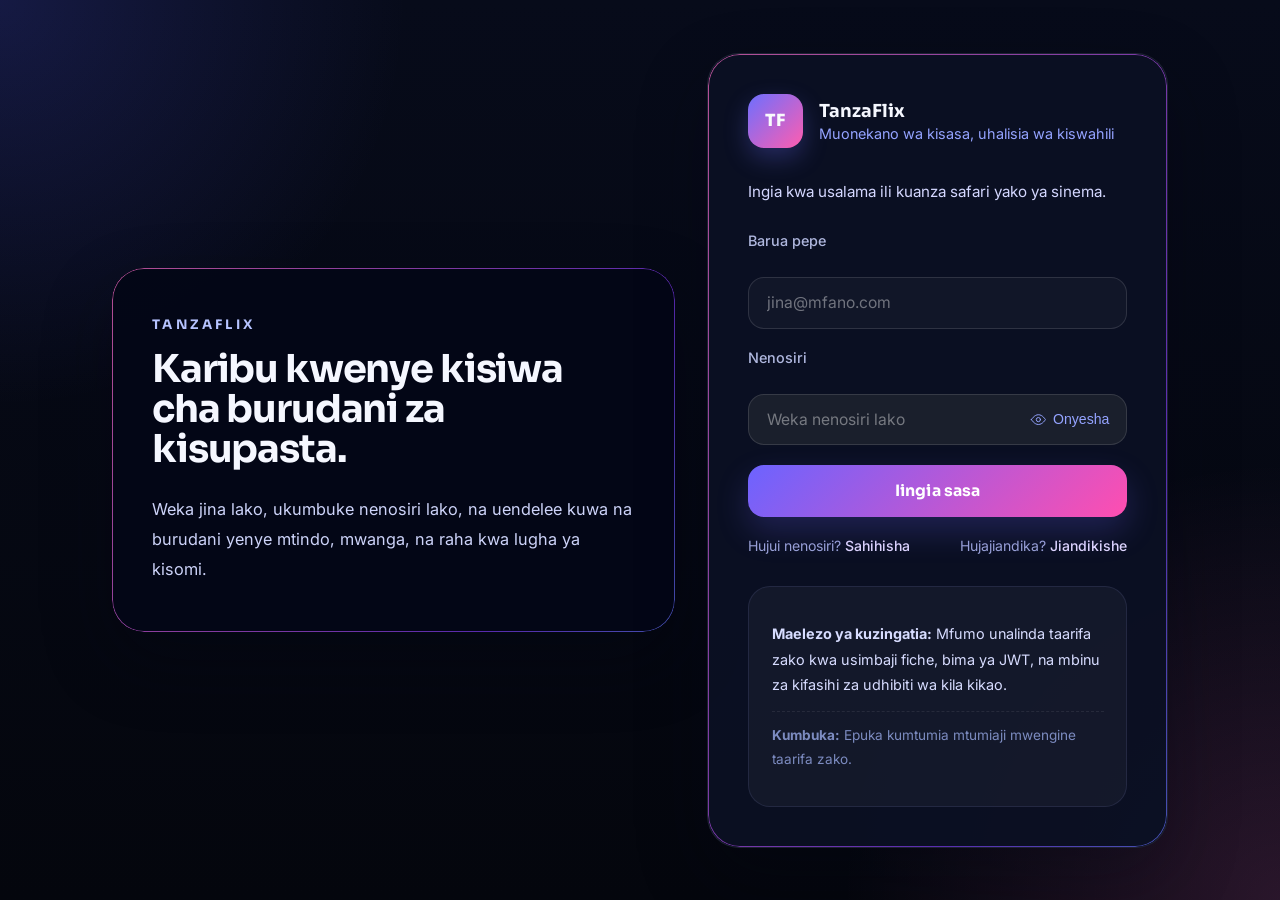
==== commit c180b8f5: "Connected the frontend to the backend, admin pages need fixes" ====
--- a/index.html
+++ b/index.html
@@ -58,12 +58,12 @@
 
         <div class="login-notes">
           <p><strong>Maelezo ya kuzingatia:</strong> Mfumo unalinda taarifa zako kwa usimbaji fiche, bima ya JWT, na mbinu za kifasihi za udhibiti wa kila kikao.</p>
-          <p class="demo-credentials"><strong>Admin credentials - Demo:</strong> admin@tanzaflix.com / Admin@124</p>
+          <p class="demo-credentials"><strong>Kumbuka:</strong> Epuka kumtumia mtumiaji mwengine taarifa zako.</p>
         </div>
       </div>
     </div>
   </div>
 
-  <script src="js/scripts.js"></script>
+  <script type="module" src="js/scripts.js"></script>
 </body>
 </html>
--- a/css/styles.css
+++ b/css/styles.css
@@ -1168,4 +1168,127 @@
     flex-direction: column;
     gap: var(--space-2);
   }
+}
+
+/* ==========================================================================
+   Navigation and Modal Styles
+   ========================================================================== */
+
+/* Navigation active state */
+.dash-nav a.active {
+  background: linear-gradient(135deg, var(--brand-violet), var(--brand-pink)) !important;
+  border-color: transparent !important;
+  box-shadow: 0 10px 24px rgba(108, 99, 255, 0.3) !important;
+}
+
+/* ==========================================================================
+   Modal Styles (Only for About modal now)
+   ========================================================================== */
+.modal {
+  position: fixed;
+  z-index: 1000;
+  left: 0;
+  top: 0;
+  width: 100%;
+  height: 100%;
+  background-color: rgba(0, 0, 0, 0.7);
+  backdrop-filter: blur(8px);
+  animation: modalFadeIn 0.3s ease;
+  display: none;
+}
+
+.modal-content {
+  background: linear-gradient(135deg, #11152d, #1a1f3a);
+  margin: 10% auto;
+  padding: var(--space-8);
+  width: 90%;
+  max-width: 550px;
+  border-radius: var(--radius-xl);
+  border: 1px solid rgba(255, 255, 255, 0.08);
+  box-shadow: 0 30px 70px rgba(0, 0, 0, 0.6);
+  animation: modalSlideUp 0.3s ease;
+  max-height: 80vh;
+  overflow-y: auto;
+}
+
+.modal-content h2 {
+  color: #fff;
+  margin-top: 0;
+  font-family: var(--font-display);
+  font-size: 1.5rem;
+}
+
+.modal-content h3 {
+  color: #c7d2fe;
+  margin-top: var(--space-5);
+  font-family: var(--font-display);
+  font-size: 1.1rem;
+}
+
+.modal-content p {
+  color: #cbd5e1;
+  line-height: 1.8;
+}
+
+.modal-content ul {
+  color: #cbd5e1;
+  line-height: 2.2;
+  padding-left: var(--space-5);
+}
+
+.modal-close {
+  color: #94a3b8;
+  float: right;
+  font-size: 28px;
+  font-weight: bold;
+  cursor: pointer;
+  transition: color var(--dur-fast) ease;
+}
+
+.modal-close:hover {
+  color: #fff;
+}
+
+/* Modal animations */
+@keyframes modalFadeIn {
+  from { opacity: 0; }
+  to { opacity: 1; }
+}
+
+@keyframes modalSlideUp {
+  from { transform: translateY(30px); opacity: 0; }
+  to { transform: translateY(0); opacity: 1; }
+}
+
+/* Responsive modal */
+@media (max-width: 620px) {
+  .modal-content {
+    margin: 20% auto;
+    padding: var(--space-6);
+  }
+}
+/* Spinner animation for loading states */
+@keyframes spin {
+    to {
+        transform: rotate(360deg);
+    }
+}
+
+.subscribe-btn-dashboard {
+    display: inline-flex !important;
+    align-items: center !important;
+    justify-content: center !important;
+    gap: 0.5rem;
+}
+
+.subscribe-btn-dashboard .spinner {
+    display: inline-block;
+    width: 16px;
+    height: 16px;
+    border: 2px solid rgba(255, 255, 255, 0.2);
+    border-top-color: #fff;
+    border-radius: 50%;
+    animation: spin 0.8s linear infinite;
+    vertical-align: middle;
+    margin-right: 8px;
 }
